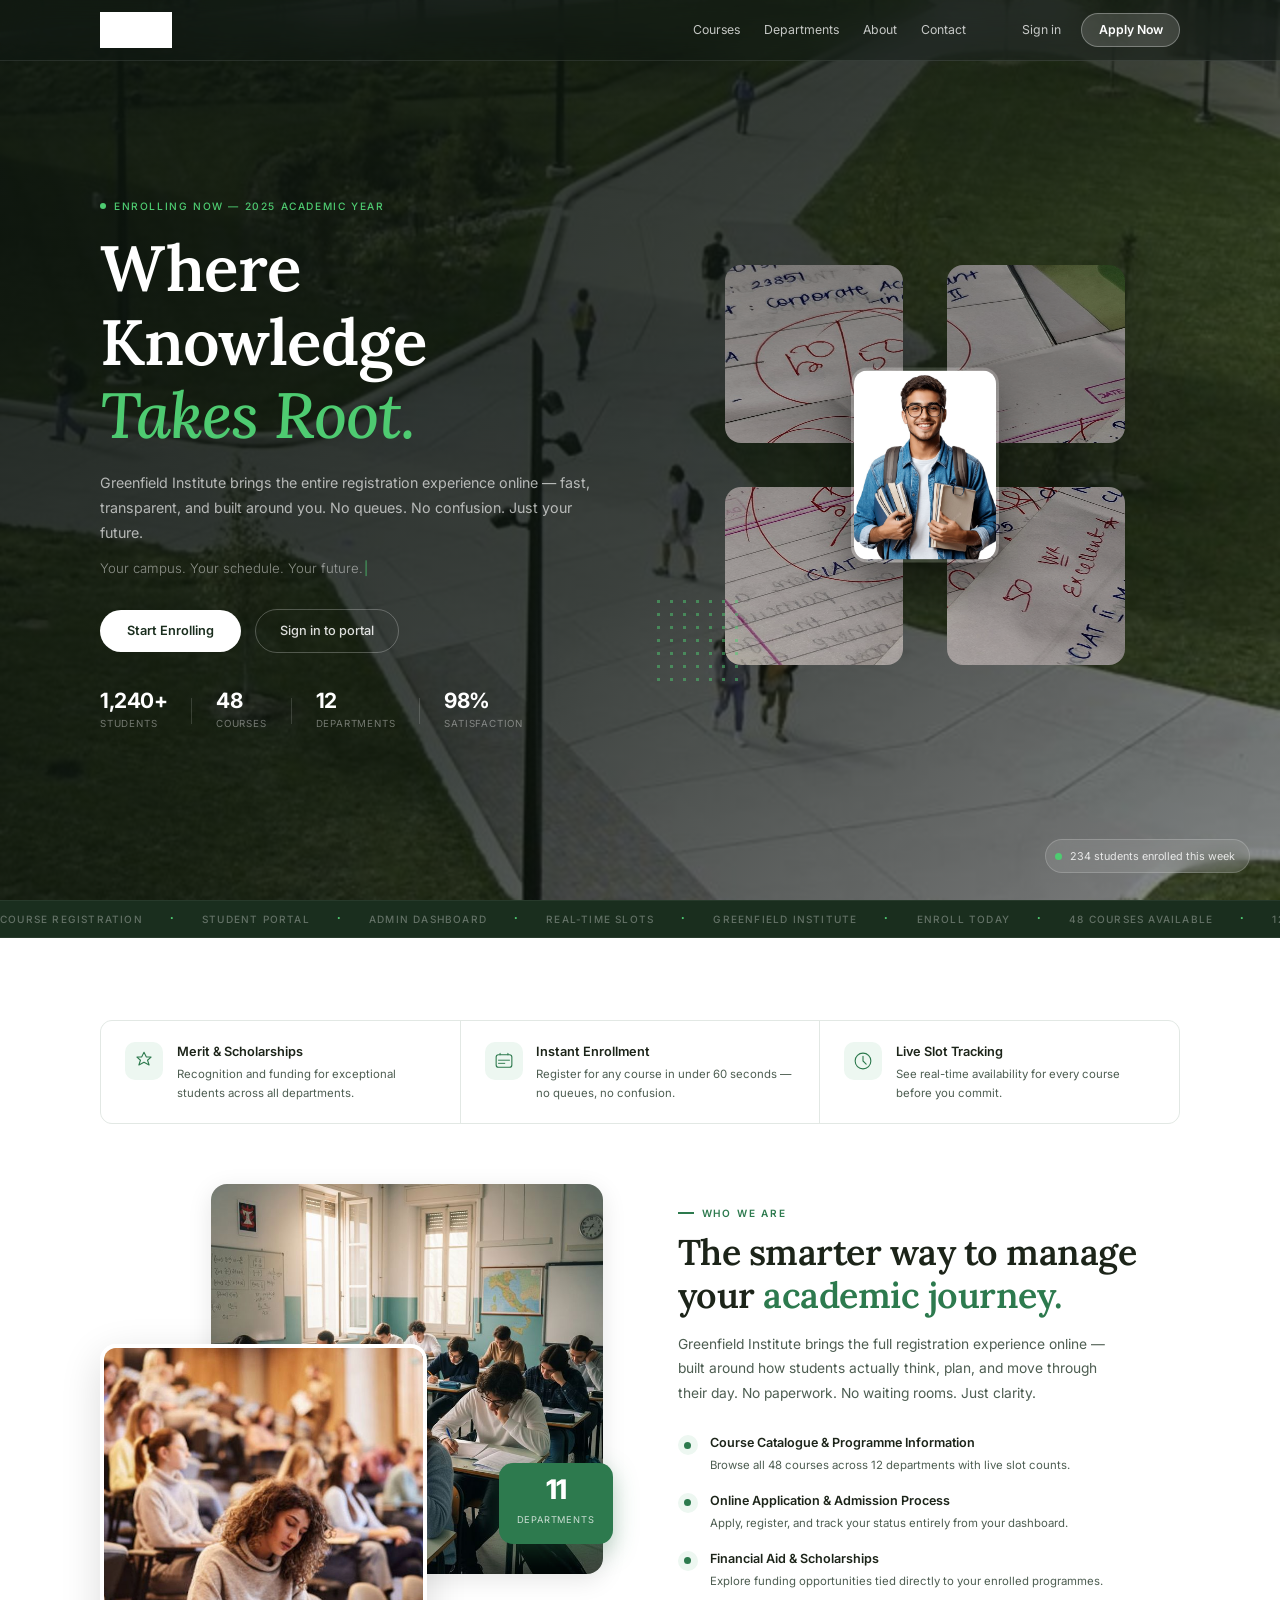
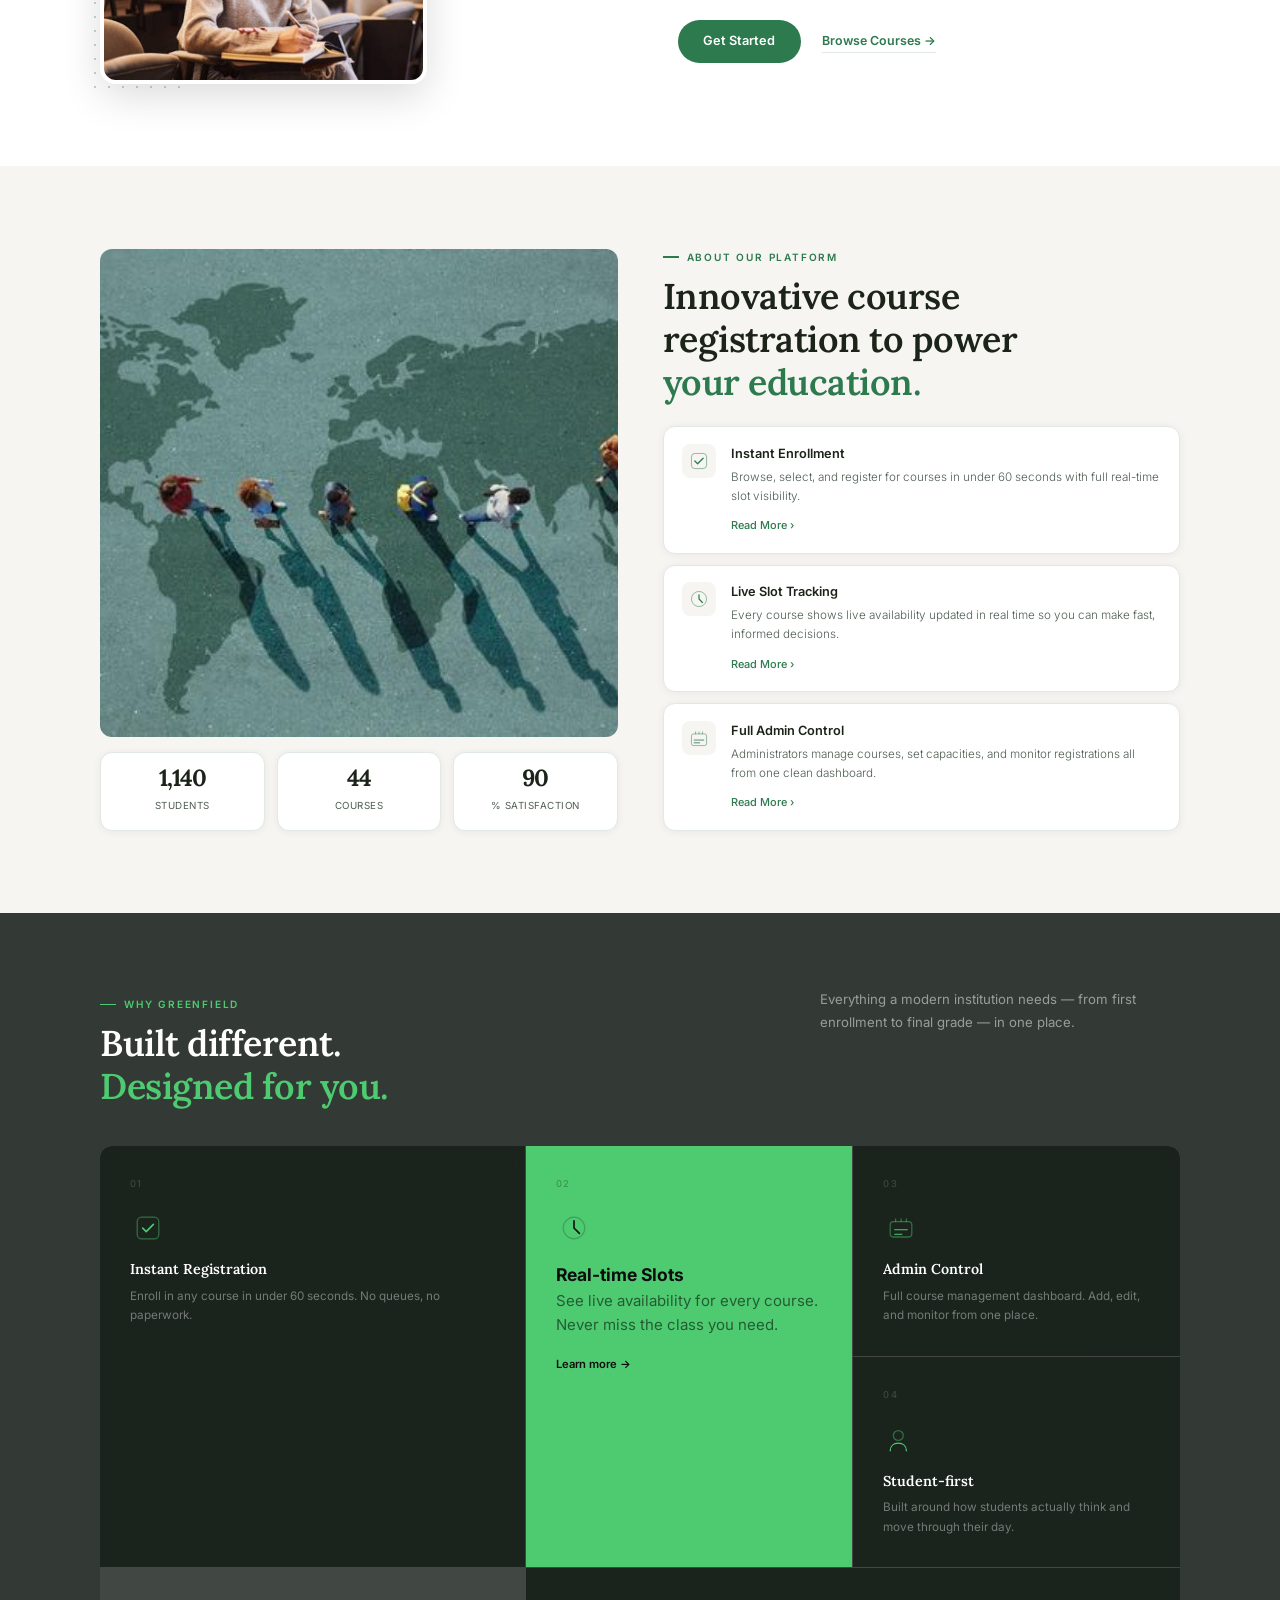
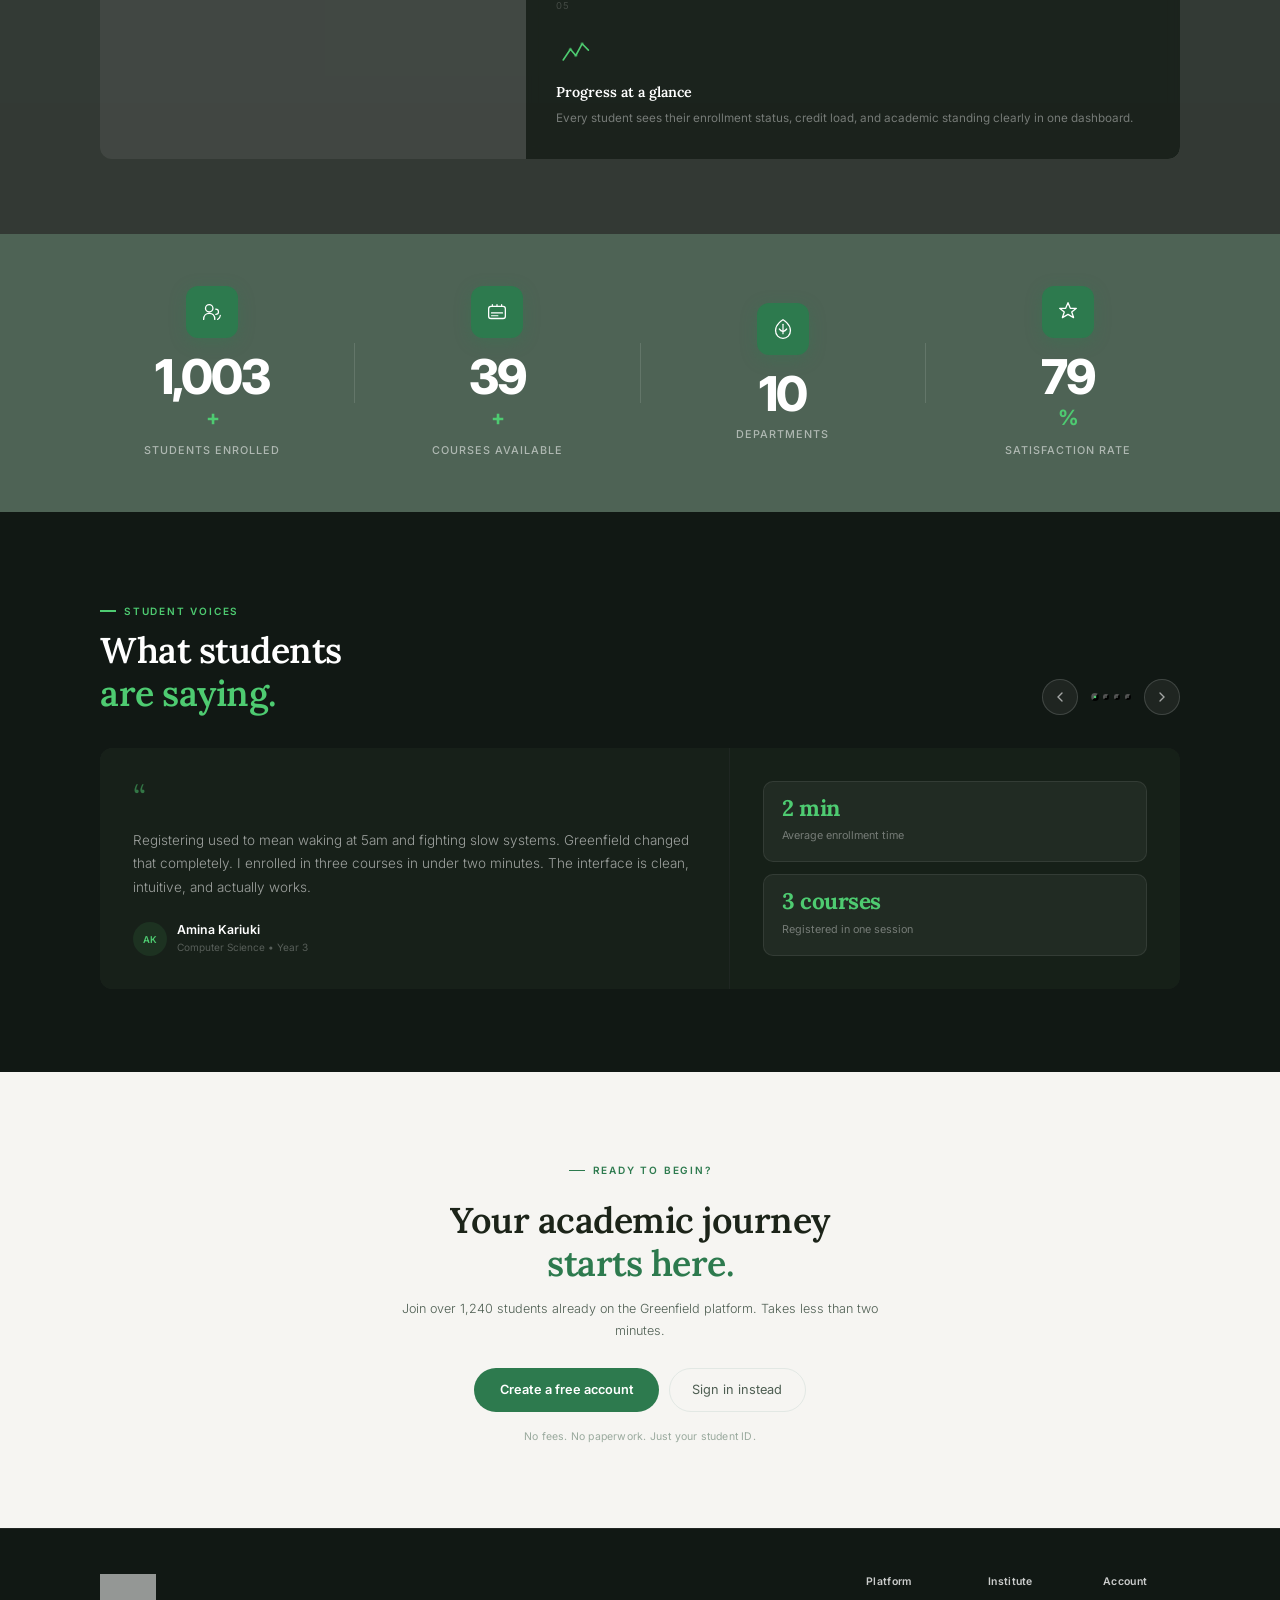
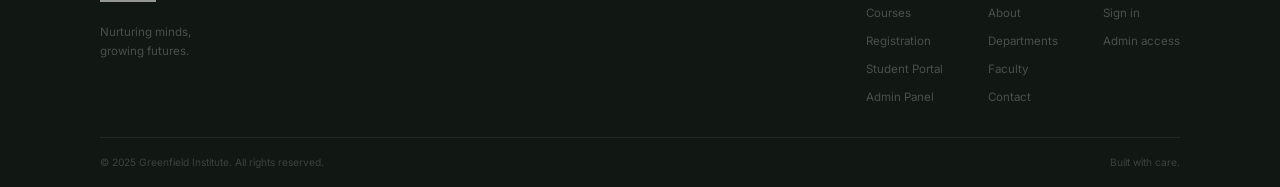
==== index.html @ 72e385e0 "first commit" ====
<!DOCTYPE html>
<html lang="en">
<head>
  <meta charset="UTF-8"/>
  <meta name="viewport" content="width=device-width, initial-scale=1.0"/>
  <title>Greenfield Institute &mdash; Where Knowledge Takes Root</title>
  <link rel="preconnect" href="https://fonts.googleapis.com">
  <link rel="preconnect" href="https://fonts.gstatic.com" crossorigin>
  <link href="https://fonts.googleapis.com/css2?family=Playfair+Display:ital,wght@0,600;0,700;0,800;1,600;1,700&family=Inter:wght@300;400;500;600&display=swap" rel="stylesheet">
  <link rel="stylesheet" href="css/landing.css"/>
</head>
<body>

  <header id="navbar">
    <div class="nav-inner">
      <a href="index.html" class="logo">
        <img src="images/logo.png" alt="Greenfield Institute" class="logo-img"/>
      </a>
      <nav class="nav-links">
        <a href="#">Courses</a>
        <a href="#">Departments</a>
        <a href="#">About</a>
        <a href="#">Contact</a>
      </nav>
      <div class="nav-actions">
        <a href="login.html" class="nav-signin">Sign in</a>
        <a href="login.html" class="nav-apply">Apply Now</a>
      </div>
    </div>
  </header>

  <section class="hero" id="hero">
    <div class="hero-inner">

      <div class="hero-content">
        <p class="hero-eyebrow" data-anim="fade-up" data-delay="0">
          <span class="eyebrow-dot"></span>
          Enrolling Now &mdash; 2025 Academic Year
        </p>

        <h1 class="hero-h1" data-anim="fade-up" data-delay="1">
          Where Knowledge<br/>
          <em>Takes Root.</em>
        </h1>

        <p class="hero-para" data-anim="fade-up" data-delay="2">
          Greenfield Institute brings the entire registration experience online &mdash; fast,
          transparent, and built around you. No queues. No confusion. Just your future.
        </p>

        <p class="hero-type-line" data-anim="fade-up" data-delay="3">
          <span id="typewriter"></span><span class="cursor">|</span>
        </p>

        <div class="hero-ctas" data-anim="fade-up" data-delay="4">
          <a href="register.html" class="btn-white">Start Enrolling</a>
          <a href="login.html" class="btn-ghost-white">Sign in to portal</a>
        </div>

        <div class="hero-stats" data-anim="fade-up" data-delay="5">
          <div class="hstat"><strong>1,240+</strong><span>Students</span></div>
          <div class="hstat-sep"></div>
          <div class="hstat"><strong>48</strong><span>Courses</span></div>
          <div class="hstat-sep"></div>
          <div class="hstat"><strong>12</strong><span>Departments</span></div>
          <div class="hstat-sep"></div>
          <div class="hstat"><strong>98%</strong><span>Satisfaction</span></div>
        </div>
      </div>

      <div class="hero-mosaic" data-anim="fade-up" data-delay="2">
        <div class="slice-wrap">
          <div class="slice slice-top-left"></div>
          <div class="slice slice-top-right"></div>
          <div class="slice slice-bot-left"></div>
          <div class="slice slice-bot-right"></div>
          <div class="slice-center">
            <img src="images/image5.jpg" alt="Student" class="slice-center-img"/>
          </div>
        </div>
        <div class="mosaic-dots"></div>
      </div>

    </div>

    <div class="hero-ticker" id="tickerPill">
      <span class="tp-dot"></span>
      <span id="tickerText">234 students enrolled this week</span>
    </div>
  </section>

  <div class="marquee-strip">
    <div class="marquee-track">
      <span>Course Registration</span><span class="msep">&bull;</span>
      <span>Student Portal</span><span class="msep">&bull;</span>
      <span>Admin Dashboard</span><span class="msep">&bull;</span>
      <span>Real-time Slots</span><span class="msep">&bull;</span>
      <span>Greenfield Institute</span><span class="msep">&bull;</span>
      <span>Enroll Today</span><span class="msep">&bull;</span>
      <span>48 Courses Available</span><span class="msep">&bull;</span>
      <span>12 Departments</span><span class="msep">&bull;</span>
      <span>Course Registration</span><span class="msep">&bull;</span>
      <span>Student Portal</span><span class="msep">&bull;</span>
      <span>Admin Dashboard</span><span class="msep">&bull;</span>
      <span>Real-time Slots</span><span class="msep">&bull;</span>
      <span>Greenfield Institute</span><span class="msep">&bull;</span>
      <span>Enroll Today</span><span class="msep">&bull;</span>
      <span>48 Courses Available</span><span class="msep">&bull;</span>
      <span>12 Departments</span><span class="msep">&bull;</span>
    </div>
  </div>

  <section class="section sec-light about-split" id="about">
    <div class="container">

      <div class="about-perks" data-scroll-reveal>
        <div class="aperk">
          <div class="aperk-icon">
            <svg viewBox="0 0 28 28" fill="none"><path d="M14 3L17 9H23L18.5 13L20.5 19L14 15.5L7.5 19L9.5 13L5 9H11L14 3Z" stroke="#2d7a4e" stroke-width="1.4" stroke-linejoin="round"/></svg>
          </div>
          <div>
            <strong>Merit &amp; Scholarships</strong>
            <p>Recognition and funding for exceptional students across all departments.</p>
          </div>
        </div>
        <div class="aperk">
          <div class="aperk-icon">
            <svg viewBox="0 0 28 28" fill="none"><rect x="4" y="6" width="20" height="16" rx="3" stroke="#2d7a4e" stroke-width="1.4"/><path d="M9 6V4M19 6V4" stroke="#2d7a4e" stroke-width="1.3" stroke-linecap="round"/><path d="M7 13H21M7 17H15" stroke="#2d7a4e" stroke-width="1.2" stroke-linecap="round"/></svg>
          </div>
          <div>
            <strong>Instant Enrollment</strong>
            <p>Register for any course in under 60 seconds — no queues, no confusion.</p>
          </div>
        </div>
        <div class="aperk">
          <div class="aperk-icon">
            <svg viewBox="0 0 28 28" fill="none"><circle cx="14" cy="14" r="10" stroke="#2d7a4e" stroke-width="1.4"/><path d="M14 8V14L18 18" stroke="#2d7a4e" stroke-width="1.4" stroke-linecap="round"/></svg>
          </div>
          <div>
            <strong>Live Slot Tracking</strong>
            <p>See real-time availability for every course before you commit.</p>
          </div>
        </div>
      </div>

      <div class="about-body">

        <div class="about-img-col" data-scroll-reveal>
          <div class="about-img-back">
            <img src="images/image8.jpg" alt="Campus life" class="about-img-rear"/>
          </div>
          <div class="about-img-front">
            <img src="images/image7.jpg" alt="Students" class="about-img-fwd"/>
          </div>
          <div class="about-badge">
            <strong class="about-badge-num" data-count="12">0</strong>
            <span>Departments</span>
          </div>
          <div class="about-dot-grid"></div>
        </div>

        <div class="about-text-col" data-scroll-reveal>
          <p class="eyebrow eyebrow-green">Who We Are</p>
          <h2 class="sec-h2">
            The smarter way to manage<br/>
            your <span class="clr-green">academic journey.</span>
          </h2>
          <p class="about-lead">
            Greenfield Institute brings the full registration experience online — built around how students actually think, plan, and move through their day. No paperwork. No waiting rooms. Just clarity.
          </p>

          <ul class="about-checklist">
            <li>
              <span class="achk-dot"></span>
              <div>
                <strong>Course Catalogue &amp; Programme Information</strong>
                <p>Browse all 48 courses across 12 departments with live slot counts.</p>
              </div>
            </li>
            <li>
              <span class="achk-dot"></span>
              <div>
                <strong>Online Application &amp; Admission Process</strong>
                <p>Apply, register, and track your status entirely from your dashboard.</p>
              </div>
            </li>
            <li>
              <span class="achk-dot"></span>
              <div>
                <strong>Financial Aid &amp; Scholarships</strong>
                <p>Explore funding opportunities tied directly to your enrolled programmes.</p>
              </div>
            </li>
          </ul>

          <div class="about-actions">
            <a href="register.html" class="btn-green-lg">Get Started</a>
            <a href="student/courses.html" class="about-link-courses">Browse Courses &rarr;</a>
          </div>
        </div>

      </div>
    </div>
  </section>

  <section class="section sec-offwhite" id="why">
    <div class="container">

      <div class="why-layout">

        <div class="why-image-col">
          <div class="why-img-wrap">
            <img src="images/image3.jpg" alt="Greenfield campus" class="why-img" onerror="this.parentElement.classList.add('img-fallback')"/>
          </div>
          <div class="why-img-stats">
            <div class="wstat"><strong data-count="1240" class="wcount">0</strong><span>Students</span></div>
            <div class="wstat"><strong data-count="48" class="wcount">0</strong><span>Courses</span></div>
            <div class="wstat"><strong data-count="98" class="wcount">0</strong><span>% Satisfaction</span></div>
          </div>
        </div>

        <div class="why-content-col">
          <p class="eyebrow eyebrow-green" data-scroll-reveal>About Our Platform</p>
          <h2 class="sec-h2" data-scroll-reveal>
            Innovative course<br/>registration to power<br/><span class="clr-green">your education.</span>
          </h2>

          <div class="why-cards">
            <div class="why-card" data-scroll-reveal>
              <div class="why-card-icon">
                <svg viewBox="0 0 32 32" fill="none"><rect x="5" y="5" width="22" height="22" rx="5" stroke="rgba(45,122,78,0.5)" stroke-width="1.4"/><path d="M10 16L14 20L22 12" stroke="#2d7a4e" stroke-width="1.8" stroke-linecap="round" stroke-linejoin="round"/></svg>
              </div>
              <div>
                <h4>Instant Enrollment</h4>
                <p>Browse, select, and register for courses in under 60 seconds with full real-time slot visibility.</p>
                <a href="#" class="why-read-more">Read More &rsaquo;</a>
              </div>
            </div>

            <div class="why-card" data-scroll-reveal>
              <div class="why-card-icon">
                <svg viewBox="0 0 32 32" fill="none"><circle cx="16" cy="16" r="11" stroke="rgba(45,122,78,0.5)" stroke-width="1.4"/><path d="M16 10L16 16L21 21" stroke="#2d7a4e" stroke-width="1.8" stroke-linecap="round"/></svg>
              </div>
              <div>
                <h4>Live Slot Tracking</h4>
                <p>Every course shows live availability updated in real time so you can make fast, informed decisions.</p>
                <a href="#" class="why-read-more">Read More &rsaquo;</a>
              </div>
            </div>

            <div class="why-card" data-scroll-reveal>
              <div class="why-card-icon">
                <svg viewBox="0 0 32 32" fill="none"><rect x="5" y="10" width="22" height="17" rx="3" stroke="rgba(45,122,78,0.5)" stroke-width="1.4"/><path d="M11 10V7M16 10V7M21 10V7" stroke="rgba(45,122,78,0.5)" stroke-width="1.4" stroke-linecap="round"/><path d="M9 19H23M9 23H17" stroke="#2d7a4e" stroke-width="1.2" stroke-linecap="round"/></svg>
              </div>
              <div>
                <h4>Full Admin Control</h4>
                <p>Administrators manage courses, set capacities, and monitor registrations all from one clean dashboard.</p>
                <a href="#" class="why-read-more">Read More &rsaquo;</a>
              </div>
            </div>
          </div>
        </div>

      </div>
    </div>
  </section>

  <section class="sec-fixed-bg" id="features">
    <div class="fixed-overlay"></div>
    <div class="container" style="position:relative;z-index:2;padding-top:5rem;padding-bottom:5rem">

      <div class="sec-head" style="margin-bottom:2.5rem">
        <div>
          <p class="eyebrow eyebrow-bright">Why Greenfield</p>
          <h2 class="sec-h2" style="color:#fff">Built different.<br/><span style="color:#4ecb71">Designed for you.</span></h2>
        </div>
        <div class="sec-head-right">
          <p class="sec-desc" style="color:rgba(255,255,255,0.5)">Everything a modern institution needs &mdash; from first enrollment to final grade &mdash; in one place.</p>
        </div>
      </div>

      <div class="feat-bento">

        <div class="fb fb-tall fb-dark" data-scroll-reveal>
          <span class="fnum">01</span>
          <div class="ficon"><svg viewBox="0 0 40 40" fill="none"><rect x="8" y="8" width="24" height="24" rx="5" stroke="rgba(78,203,113,0.45)" stroke-width="1.4"/><path d="M14 20L18 24L26 16" stroke="#4ecb71" stroke-width="1.8" stroke-linecap="round" stroke-linejoin="round"/></svg></div>
          <h3>Instant Registration</h3>
          <p>Enroll in any course in under 60 seconds. No queues, no paperwork.</p>
        </div>

        <div class="fb fb-tall fb-accent" data-scroll-reveal>
          <span class="fnum" style="color:rgba(0,0,0,0.3)">02</span>
          <div class="ficon"><svg viewBox="0 0 40 40" fill="none"><circle cx="20" cy="20" r="12" stroke="rgba(0,0,0,0.2)" stroke-width="1.4"/><path d="M20 12L20 20L26 26" stroke="#0d0d0d" stroke-width="1.8" stroke-linecap="round"/></svg></div>
          <h3 style="color:#0d0d0d">Real-time Slots</h3>
          <p style="color:rgba(0,0,0,0.55)">See live availability for every course. Never miss the class you need.</p>
          <a href="#" class="flink-dark">Learn more &rarr;</a>
        </div>

        <div class="fb fb-dark" data-scroll-reveal>
          <span class="fnum">03</span>
          <div class="ficon"><svg viewBox="0 0 40 40" fill="none"><rect x="8" y="13" width="24" height="17" rx="3.5" stroke="rgba(78,203,113,0.45)" stroke-width="1.4"/><path d="M14 13V10M20 13V10M26 13V10" stroke="rgba(78,203,113,0.45)" stroke-width="1.4" stroke-linecap="round"/><path d="M13 22H27M13 27H21" stroke="#4ecb71" stroke-width="1.2" stroke-linecap="round"/></svg></div>
          <h3>Admin Control</h3>
          <p>Full course management dashboard. Add, edit, and monitor from one place.</p>
        </div>

        <div class="fb fb-dark" data-scroll-reveal>
          <span class="fnum">04</span>
          <div class="ficon"><svg viewBox="0 0 40 40" fill="none"><circle cx="17" cy="15" r="5.5" stroke="rgba(78,203,113,0.45)" stroke-width="1.4"/><path d="M8 32C8 26.5 12 23.5 17 23.5C22 23.5 26 26.5 26 32" stroke="#4ecb71" stroke-width="1.4" stroke-linecap="round" fill="none"/></svg></div>
          <h3>Student-first</h3>
          <p>Built around how students actually think and move through their day.</p>
        </div>

        <div class="fb fb-dark fb-wide" data-scroll-reveal>
          <span class="fnum">05</span>
          <div class="ficon"><svg viewBox="0 0 40 40" fill="none"><path d="M8 30L16 18L22 25L29 12L36 19" stroke="#4ecb71" stroke-width="1.8" stroke-linecap="round" stroke-linejoin="round"/><circle cx="16" cy="18" r="2" fill="#4ecb71" opacity="0.4"/><circle cx="22" cy="25" r="2" fill="#4ecb71" opacity="0.4"/><circle cx="29" cy="12" r="2" fill="#4ecb71" opacity="0.4"/></svg></div>
          <h3>Progress at a glance</h3>
          <p>Every student sees their enrollment status, credit load, and academic standing clearly in one dashboard.</p>
        </div>

      </div>
    </div>
  </section>

  <section class="stats-band" id="stats">
    <div class="stats-band-overlay"></div>
    <div class="stats-band-inner">
      <div class="sband-item" data-scroll-reveal>
        <div class="sband-badge">
          <svg viewBox="0 0 28 28" fill="none"><circle cx="11" cy="10" r="4" stroke="#fff" stroke-width="1.4"/><path d="M5 22C5 17.5 7.5 15.5 11 15.5C14.5 15.5 17 17.5 17 22" stroke="#fff" stroke-width="1.4" stroke-linecap="round"/><path d="M18 11C19.5 11 21 12 21 14C21 16 19.5 16.5 18 16.5" stroke="#fff" stroke-width="1.3" stroke-linecap="round"/><path d="M20 22C21.5 21 23 19.5 23 17.5" stroke="#fff" stroke-width="1.3" stroke-linecap="round"/></svg>
        </div>
        <strong class="sband-num" data-count="1240">0</strong>
        <span class="sband-plus">+</span>
        <p class="sband-label">Students Enrolled</p>
      </div>
      <div class="sband-divider"></div>
      <div class="sband-item" data-scroll-reveal>
        <div class="sband-badge">
          <svg viewBox="0 0 28 28" fill="none"><rect x="5" y="8" width="18" height="13" rx="2.5" stroke="#fff" stroke-width="1.4"/><path d="M9 8V6M14 8V6M19 8V6" stroke="#fff" stroke-width="1.3" stroke-linecap="round"/><path d="M8 15H20M8 18H15" stroke="#fff" stroke-width="1.2" stroke-linecap="round"/></svg>
        </div>
        <strong class="sband-num" data-count="48">0</strong>
        <span class="sband-plus">+</span>
        <p class="sband-label">Courses Available</p>
      </div>
      <div class="sband-divider"></div>
      <div class="sband-item" data-scroll-reveal>
        <div class="sband-badge">
          <svg viewBox="0 0 28 28" fill="none"><path d="M14 4C14 4 6 8.5 6 15.5C6 20.5 9.5 24 14 24C18.5 24 22 20.5 22 15.5C22 8.5 14 4 14 4Z" stroke="#fff" stroke-width="1.4" fill="none"/><path d="M14 9L14 19" stroke="#fff" stroke-width="1.3" stroke-linecap="round"/><path d="M10 14C10 14 12 16.5 14 16.5C16 16.5 18 14 18 14" stroke="#fff" stroke-width="1.3" stroke-linecap="round"/></svg>
        </div>
        <strong class="sband-num" data-count="12">0</strong>
        <span class="sband-plus"></span>
        <p class="sband-label">Departments</p>
      </div>
      <div class="sband-divider"></div>
      <div class="sband-item" data-scroll-reveal>
        <div class="sband-badge">
          <svg viewBox="0 0 28 28" fill="none"><path d="M14 4L16.5 10H23L18 14L20 20L14 16.5L8 20L10 14L5 10H11.5L14 4Z" stroke="#fff" stroke-width="1.4" stroke-linejoin="round"/></svg>
        </div>
        <strong class="sband-num" data-count="98">0</strong>
        <span class="sband-plus">%</span>
        <p class="sband-label">Satisfaction Rate</p>
      </div>
    </div>
  </section>

  <section class="section sec-dark" id="testimonials">
    <div class="container">

      <div class="tcarousel-head">
        <div>
          <p class="eyebrow eyebrow-bright" data-scroll-reveal>Student Voices</p>
          <h2 class="sec-h2" style="color:#fff" data-scroll-reveal>What students<br/><span style="color:#4ecb71">are saying.</span></h2>
        </div>
        <div class="tcarousel-controls">
          <button class="tcar-btn" id="tPrev" aria-label="Previous">
            <svg width="16" height="16" viewBox="0 0 24 24" fill="none" stroke="currentColor" stroke-width="2" stroke-linecap="round"><path d="M15 18l-6-6 6-6"/></svg>
          </button>
          <div class="tcar-dots" id="tDots"></div>
          <button class="tcar-btn" id="tNext" aria-label="Next">
            <svg width="16" height="16" viewBox="0 0 24 24" fill="none" stroke="currentColor" stroke-width="2" stroke-linecap="round"><path d="M9 18l6-6-6-6"/></svg>
          </button>
        </div>
      </div>

      <div class="tcar-track-wrap">
        <div class="tcar-track" id="tcarTrack">

          <div class="tslide">
            <div class="tslide-inner">
              <div class="tslide-quote">
                <div class="tq">&ldquo;</div>
                <p>Registering used to mean waking at 5am and fighting slow systems. Greenfield changed that completely. I enrolled in three courses in under two minutes. The interface is clean, intuitive, and actually works.</p>
              </div>
              <div class="tslide-author">
                <div class="tavatar" style="background:rgba(78,203,113,0.1);color:#4ecb71">AK</div>
                <div class="tauthor-info">
                  <strong>Amina Kariuki</strong>
                  <span>Computer Science &bull; Year 3</span>
                </div>
              </div>
            </div>
            <div class="tslide-img-col">
              <div class="tslide-stat-card">
                <strong>2 min</strong>
                <span>Average enrollment time</span>
              </div>
              <div class="tslide-stat-card">
                <strong>3 courses</strong>
                <span>Registered in one session</span>
              </div>
            </div>
          </div>

          <div class="tslide">
            <div class="tslide-inner">
              <div class="tslide-quote">
                <div class="tq">&ldquo;</div>
                <p>The slot tracking is what gets me every time. I can see in real time exactly how many spots are left in any course. No more guessing, no more asking around, no more missing out.</p>
              </div>
              <div class="tslide-author">
                <div class="tavatar" style="background:rgba(122,184,255,0.1);color:#7ab8ff">BO</div>
                <div class="tauthor-info">
                  <strong>Brian Otieno</strong>
                  <span>Engineering &bull; Year 2</span>
                </div>
              </div>
            </div>
            <div class="tslide-img-col">
              <div class="tslide-stat-card">
                <strong>Live</strong>
                <span>Real-time slot updates</span>
              </div>
              <div class="tslide-stat-card">
                <strong>48 courses</strong>
                <span>All with live tracking</span>
              </div>
            </div>
          </div>

          <div class="tslide">
            <div class="tslide-inner">
              <div class="tslide-quote">
                <div class="tq">&ldquo;</div>
                <p>As an administrator, I can add a course, set the capacity, and see enrollment numbers live. What used to take our office three full days now takes three minutes. This is what a modern university needs.</p>
              </div>
              <div class="tslide-author">
                <div class="tavatar" style="background:rgba(255,193,77,0.1);color:#ffc14d">MW</div>
                <div class="tauthor-info">
                  <strong>Martha Waweru</strong>
                  <span>Academic Registrar</span>
                </div>
              </div>
            </div>
            <div class="tslide-img-col">
              <div class="tslide-stat-card">
                <strong>3 min</strong>
                <span>To add a new course</span>
              </div>
              <div class="tslide-stat-card">
                <strong>100%</strong>
                <span>Admin satisfaction</span>
              </div>
            </div>
          </div>

          <div class="tslide">
            <div class="tslide-inner">
              <div class="tslide-quote">
                <div class="tq">&ldquo;</div>
                <p>Clean, fast, and works perfectly on my phone. I did not expect the experience to be this smooth from a university system. It feels like a proper app, not a government portal.</p>
              </div>
              <div class="tslide-author">
                <div class="tavatar" style="background:rgba(208,127,255,0.1);color:#d07fff">SM</div>
                <div class="tauthor-info">
                  <strong>Samuel Mwangi</strong>
                  <span>Business &bull; Year 1</span>
                </div>
              </div>
            </div>
            <div class="tslide-img-col">
              <div class="tslide-stat-card">
                <strong>Mobile</strong>
                <span>Fully responsive design</span>
              </div>
              <div class="tslide-stat-card">
                <strong>98%</strong>
                <span>Student satisfaction</span>
              </div>
            </div>
          </div>

        </div>
      </div>

    </div>
  </section>

  <section class="section sec-light sec-cta" id="cta">
    <div class="container">
      <div class="cta-box" data-scroll-reveal>
        <p class="eyebrow eyebrow-green" style="justify-content:center">Ready to begin?</p>
        <h2 class="sec-h2 cta-h2">Your academic journey<br/><span class="clr-green">starts here.</span></h2>
        <p class="cta-sub">Join over 1,240 students already on the Greenfield platform. Takes less than two minutes.</p>
        <div class="cta-btns">
          <a href="register.html" class="btn-green-lg">Create a free account</a>
          <a href="login.html" class="btn-outline-dark">Sign in instead</a>
        </div>
        <p class="cta-fine">No fees. No paperwork. Just your student ID.</p>
      </div>
    </div>
  </section>

  <footer class="site-footer">
    <div class="container">
      <div class="footer-top">
        <div class="footer-brand">
          <a href="index.html" class="logo footer-logo">
            <img src="images/logo.png" alt="Greenfield Institute" class="logo-img logo-img-footer"/>
          </a>
          <p>Nurturing minds,<br/>growing futures.</p>
        </div>
        <div class="footer-cols">
          <div class="fcol">
            <strong>Platform</strong>
            <a href="#">Courses</a>
            <a href="#">Registration</a>
            <a href="#">Student Portal</a>
            <a href="#">Admin Panel</a>
          </div>
          <div class="fcol">
            <strong>Institute</strong>
            <a href="#">About</a>
            <a href="#">Departments</a>
            <a href="#">Faculty</a>
            <a href="#">Contact</a>
          </div>
          <div class="fcol">
            <strong>Account</strong>
            <a href="login.html">Sign in</a>
            <a href="login.html">Admin access</a>
          </div>
        </div>
      </div>
      <div class="footer-bar">
        <span>&copy; 2025 Greenfield Institute. All rights reserved.</span>
        <span>Built with care.</span>
      </div>
    </div>
  </footer>

  <script src="js/animations.js"></script>
  <script src="js/main.js"></script>
</body>
</html>
---- css/landing.css ----
@import url('https://fonts.googleapis.com/css2?family=Inter:wght@300;400;500;600;700&family=Lora:ital,wght@0,500;0,600;0,700;1,500;1,600&display=swap');

:root {
  --forest:     #1a2e1e;
  --forest-mid: #2d4a32;
  --accent:     #2d7a4e;
  --accent-br:  #4ecb71;
  --white:      #ffffff;
  --off-white:  #f6f5f2;
  --dark:       #111814;
  --dark-2:     #172019;
  --border-lt:  #e2e8e4;
  --border-dk:  rgba(255,255,255,0.07);
  --text:       #1c2419;
  --text-mid:   #4e5e52;
  --font-serif: 'Lora', Georgia, serif;
  --font-sans:  'Inter', system-ui, sans-serif;
  --radius:     12px;
  --container:  1140px;
  --sh-sm:      0 1px 8px rgba(0,0,0,0.06);
  --sh-md:      0 6px 24px rgba(0,0,0,0.1);
}

*, *::before, *::after { margin:0; padding:0; box-sizing:border-box; }
html { scroll-behavior:smooth; font-size:15px; }

body {
  background: var(--white);
  color: var(--text);
  font-family: var(--font-sans);
  line-height: 1.6;
  overflow-x: hidden;
  -webkit-font-smoothing: antialiased;
}

.container { max-width:var(--container); margin:0 auto; padding:0 2rem; }
.clr-green { color:var(--accent); }



#navbar {
  position: fixed;
  top: 0; left: 0; right: 0;
  z-index: 600;
  background: rgba(15, 24, 18, 0.45);
  backdrop-filter: blur(18px);
  -webkit-backdrop-filter: blur(18px);
  border-bottom: 1px solid rgba(255,255,255,0.1);
  transition: background .35s, border-color .35s;
}

#navbar.solid {
  background: rgba(255,255,255,0.96);
  border-color: var(--border-lt);
  box-shadow: var(--sh-sm);
}

.nav-inner {
  max-width: var(--container);
  margin: 0 auto;
  padding: 0 2rem;
  height: 60px;
  display: flex;
  align-items: center;
  gap: 1.5rem;
}

.logo {
  display: flex; align-items: center;
  text-decoration: none;
  flex-shrink: 0;
}

.logo-img {
  height: 36px;
  width: auto;
  display: block;
  filter: brightness(0) invert(1);
  transition: filter .25s;
}
#navbar.solid .logo-img { filter: none; }

.logo-img-footer {
  height: 28px;
  filter: brightness(0) invert(1);
  opacity: 0.55;
}

.nav-links { display:flex; gap:1.6rem; margin-left:auto; }
.nav-links a {
  color: rgba(255,255,255,0.75);
  text-decoration: none;
  font-size: 0.82rem;
  font-weight: 400;
  transition: color .2s;
}
.nav-links a:hover { color:#fff; }
#navbar.solid .nav-links a { color:var(--text-mid); }
#navbar.solid .nav-links a:hover { color:var(--text); }

.nav-actions { display:flex; align-items:center; gap:.5rem; margin-left:1.4rem; }

.nav-signin {
  color: rgba(255,255,255,0.75);
  text-decoration: none;
  font-size: 0.82rem;
  padding: .38rem .85rem;
  border-radius: 50px;
  transition: color .2s;
}
.nav-signin:hover { color:#fff; }
#navbar.solid .nav-signin { color:var(--text-mid); }

.nav-apply {
  background: rgba(255,255,255,0.15);
  border: 1px solid rgba(255,255,255,0.3);
  color: #fff;
  text-decoration: none;
  font-size: 0.82rem;
  font-weight: 600;
  padding: .4rem 1.1rem;
  border-radius: 50px;
  transition: background .2s, border-color .2s, color .2s, transform .2s;
}
.nav-apply:hover { background:rgba(255,255,255,0.25); transform:translateY(-1px); }
#navbar.solid .nav-apply { background:var(--accent); border-color:var(--accent); color:#fff; }
#navbar.solid .nav-apply:hover { background:var(--forest-mid); }



.hero {
  position: relative;
  min-height: 100vh;
  display: flex;
  align-items: center;
  background-image: url('../images/hero-bg.jpg');
  background-size: cover;
  background-position: center;
  background-attachment: fixed;
}

.hero::after {
  content:'';
  position:absolute; inset:0;
  background: linear-gradient(
    135deg,
    rgba(12,20,14,0.92) 0%,
    rgba(12,20,14,0.78) 55%,
    rgba(12,20,14,0.45) 100%
  );
  z-index:1;
}

.hero-inner {
  position: relative;
  z-index: 2;
  width: 100%;
  max-width: var(--container);
  margin: 0 auto;
  padding: 6rem 2rem 4rem;
  display: grid;
  grid-template-columns: 1fr 1fr;
  align-items: center;
  gap: 4rem;
}

.hero-content {
  display: flex;
  flex-direction: column;
  align-items: flex-start;
}

.hero-mosaic {
  position: relative;
  height: 460px;
  display: flex;
  align-items: center;
  justify-content: center;
}

.slice-wrap {
  position: relative;
  width: 400px;
  height: 400px;
  flex-shrink: 0;
}

.slice {
  position: absolute;
  border-radius: 16px;
  background-image: url('../images/image6.jpg');
  background-size: 380px 380px;
  filter: brightness(0.78) saturate(0.85);
}

.slice-top-left {
  top: 0; left: 0;
  width: 178px;
  height: 178px;
  background-position: 0px 0px;
}

.slice-top-right {
  top: 0; right: 0;
  width: 178px;
  height: 178px;
  background-position: -202px 0px;
}

.slice-bot-left {
  bottom: 0; left: 0;
  width: 178px;
  height: 178px;
  background-position: 0px -202px;
}

.slice-bot-right {
  bottom: 0; right: 0;
  width: 178px;
  height: 178px;
  background-position: -202px -202px;
}

.slice-center {
  position: absolute;
  top: 50%;
  left: 50%;
  transform: translate(-50%, -50%);
  width: 148px;
  height: 195px;
  border-radius: 16px;
  overflow: hidden;
  z-index: 2;
  box-shadow: 0 16px 48px rgba(0,0,0,0.5);
  border: 3px solid rgba(255,255,255,0.15);
}

.slice-center-img {
  width: 100%;
  height: 100%;
  object-fit: cover;
  object-position: center top;
  display: block;
}

.mosaic-dots {
  position: absolute;
  bottom: 10px;
  left: -18px;
  width: 90px;
  height: 90px;
  background-image: radial-gradient(circle, rgba(78,203,113,0.5) 1.5px, transparent 1.5px);
  background-size: 13px 13px;
  z-index: 0;
  pointer-events: none;
}

.hero-eyebrow {
  display: inline-flex;
  align-items: center;
  gap: 8px;
  color: var(--accent-br);
  font-size: 0.68rem;
  font-weight: 500;
  letter-spacing: 1.6px;
  text-transform: uppercase;
  margin-bottom: 1.2rem;
}

.eyebrow-dot {
  width:6px; height:6px;
  background:var(--accent-br);
  border-radius:50%;
  display:block;
  animation: pulse 2.5s ease infinite;
}

.hero-h1 {
  font-family: var(--font-serif);
  font-size: clamp(2.4rem, 5vw, 4.4rem);
  font-weight: 600;
  line-height: 1.15;
  letter-spacing: -0.015em;
  color: #fff;
  margin-bottom: 1.2rem;
  max-width: 680px;
}

.hero-h1 em { font-style:italic; color:var(--accent-br); font-weight: 500; }

.hero-para {
  font-size: 0.95rem;
  color: rgba(255,255,255,0.65);
  font-weight: 400;
  line-height: 1.75;
  max-width: 520px;
  margin-bottom: .8rem;
}

.hero-type-line {
  font-size: 0.88rem;
  color: rgba(255,255,255,0.5);
  font-weight: 300;
  min-height: 1.4rem;
  margin-bottom: 2rem;
}

.cursor {
  display:inline-block;
  color:var(--accent-br);
  animation:blink .85s step-end infinite;
  margin-left:1px;
}

.hero-ctas {
  display:flex; align-items:center;
  gap:.9rem; flex-wrap:wrap;
  margin-bottom: 2.5rem;
}

.btn-white {
  background:#fff; color:var(--forest);
  text-decoration:none;
  font-size:0.85rem; font-weight:600;
  padding:.75rem 1.8rem; border-radius:50px;
  transition: background .2s, transform .2s, box-shadow .2s;
  display:inline-block;
}
.btn-white:hover { background:var(--off-white); transform:translateY(-2px); box-shadow:0 8px 20px rgba(0,0,0,0.18); }

.btn-ghost-white {
  display:inline-block;
  color:rgba(255,255,255,0.85);
  text-decoration:none;
  font-size:0.85rem;
  font-weight: 500;
  border:1px solid rgba(255,255,255,0.25);
  padding:.72rem 1.6rem; border-radius:50px;
  transition: color .2s, border-color .2s, background .2s;
}
.btn-ghost-white:hover { color:#fff; border-color:rgba(255,255,255,.45); background:rgba(255,255,255,.06); }

.hero-stats {
  display:flex; align-items:center;
  gap:1.6rem; flex-wrap:wrap;
}

.hstat { display:flex; flex-direction:column; }
.hstat strong {
  font-family:var(--font-sans);
  font-size:1.4rem; font-weight:700;
  color:#fff; letter-spacing:-0.5px; line-height:1;
}
.hstat span {
  font-size:0.65rem; color:rgba(255,255,255,0.4);
  letter-spacing:.8px; text-transform:uppercase; margin-top:5px;
}
.hstat-sep { width:1px; height:26px; background:rgba(255,255,255,0.15); }

.hero-ticker {
  position:absolute; bottom:1.8rem; right:2rem; z-index:3;
  display:flex; align-items:center; gap:8px;
  background:rgba(255,255,255,0.1);
  backdrop-filter:blur(12px);
  border:1px solid rgba(255,255,255,0.18);
  border-radius:50px;
  padding:.48rem .95rem .48rem .6rem;
}

.tp-dot { width:7px; height:7px; background:var(--accent-br); border-radius:50%; flex-shrink:0; animation:pulse 2s ease infinite; }
#tickerText { font-size:0.72rem; color:rgba(255,255,255,0.82); white-space:nowrap; transition:opacity .28s,transform .28s; }



[data-anim] { opacity:0; transform:translateY(22px); }

[data-anim].visible { animation: fadeUp .65s ease forwards; }

[data-anim][data-delay="1"].visible { animation-delay:.1s; }
[data-anim][data-delay="2"].visible { animation-delay:.22s; }
[data-anim][data-delay="3"].visible { animation-delay:.34s; }
[data-anim][data-delay="4"].visible { animation-delay:.46s; }
[data-anim][data-delay="5"].visible { animation-delay:.58s; }

.hero-para[data-anim].visible {
  animation: paraReveal .8s cubic-bezier(0.16,1,0.3,1) .22s forwards;
}



.marquee-strip {
  background:var(--forest);
  overflow:hidden;
  padding:.65rem 0;
  border-top:1px solid rgba(255,255,255,0.06);
  border-bottom:1px solid rgba(255,255,255,0.06);
}

.marquee-track {
  display:flex; align-items:center;
  gap:1.8rem; width:max-content;
  animation:marquee 28s linear infinite;
}

.marquee-track span {
  font-size:0.67rem; font-weight:500;
  letter-spacing:1.2px; text-transform:uppercase;
  color:rgba(255,255,255,0.32); white-space:nowrap;
}
.msep { color:var(--accent-br) !important; font-size:0.45rem !important; }



.section { padding:5.5rem 0; }
.sec-light   { background:var(--white); }
.sec-offwhite{ background:var(--off-white); }
.sec-dark    { background:var(--dark); }

.sec-head {
  display:flex; align-items:flex-start;
  justify-content:space-between;
  gap:3rem; margin-bottom:3.5rem;
}

.sec-head-right { flex:1; max-width:360px; }

.eyebrow {
  display:inline-flex; align-items:center; gap:8px;
  font-size:0.67rem; font-weight:600;
  letter-spacing:1.8px; text-transform:uppercase; margin-bottom:.65rem;
}
.eyebrow::before { content:''; width:16px; height:1.5px; display:block; }
.eyebrow-green { color:var(--accent); }
.eyebrow-green::before { background:var(--accent); }
.eyebrow-bright { color:var(--accent-br); }
.eyebrow-bright::before { background:var(--accent-br); }

.sec-h2 {
  font-family:var(--font-serif);
  font-size:clamp(1.7rem,2.8vw,2.6rem);
  font-weight:600;
  letter-spacing:-0.5px;
  line-height:1.2;
  color:var(--text);
}

.sec-desc {
  font-size:0.88rem; color:var(--text-mid);
  line-height:1.72; font-weight:400; margin-bottom:.9rem;
}

.link-arrow {
  color:var(--accent); text-decoration:none;
  font-size:0.82rem; font-weight:600;
  border-bottom:1px solid var(--border-lt); padding-bottom:1px;
  transition:border-color .2s;
}
.link-arrow:hover { border-color:var(--accent); }



.about-split { overflow: hidden; }

.about-perks {
  display: grid;
  grid-template-columns: repeat(3, 1fr);
  gap: 1px;
  background: var(--border-lt);
  border: 1px solid var(--border-lt);
  border-radius: var(--radius);
  overflow: hidden;
  margin-bottom: 4rem;
}

.aperk {
  display: flex;
  align-items: flex-start;
  gap: .9rem;
  padding: 1.4rem 1.6rem;
  background: var(--white);
  transition: background .25s;
}

.aperk:hover { background: #f9fdfb; }

.aperk-icon {
  width: 38px; height: 38px; flex-shrink: 0;
  background: #edf7f1;
  border-radius: 10px;
  display: flex; align-items: center; justify-content: center;
  padding: 8px;
}
.aperk-icon svg { width: 100%; height: 100%; }

.aperk strong {
  display: block;
  font-size: 0.85rem; font-weight: 600;
  color: var(--text); margin-bottom: .2rem;
}
.aperk p { font-size: 0.76rem; color: var(--text-mid); line-height: 1.6; }

.about-body {
  display: grid;
  grid-template-columns: 1fr 1fr;
  gap: 5rem;
  align-items: center;
}

.about-img-col {
  position: relative;
  height: 500px;
}

.about-img-back {
  position: absolute;
  top: 0; right: 0;
  width: 78%;
  height: 78%;
  border-radius: 16px;
  overflow: hidden;
  box-shadow: var(--sh-md);
}

.about-img-rear {
  width: 100%; height: 100%;
  object-fit: cover; display: block;
}

.about-img-front {
  position: absolute;
  bottom: 0; left: 0;
  width: 65%;
  height: 68%;
  border-radius: 16px;
  overflow: hidden;
  border: 4px solid var(--white);
  box-shadow: 0 12px 40px rgba(0,0,0,0.14);
  z-index: 2;
}

.about-img-fwd {
  width: 100%; height: 100%;
  object-fit: cover; display: block;
}

.about-badge {
  position: absolute;
  bottom: 28%;
  right: -10px;
  background: var(--accent);
  color: #fff;
  border-radius: 14px;
  padding: .9rem 1.2rem;
  text-align: center;
  z-index: 3;
  box-shadow: 0 8px 24px rgba(45,122,78,0.35);
  min-width: 80px;
}

.about-badge-num {
  display: block;
  font-family: var(--font-sans);
  font-size: 1.8rem; font-weight: 800;
  letter-spacing: -1px; line-height: 1;
  margin-bottom: 3px;
}

.about-badge span {
  font-size: 0.62rem;
  text-transform: uppercase;
  letter-spacing: .8px;
  opacity: .75;
}

.about-dot-grid {
  position: absolute;
  bottom: -12px; left: -12px;
  width: 100px; height: 100px;
  background-image: radial-gradient(circle, rgba(45,122,78,0.3) 1.5px, transparent 1.5px);
  background-size: 14px 14px;
  z-index: 0;
  pointer-events: none;
}

.about-text-col { display: flex; flex-direction: column; }

.about-lead {
  font-size: 0.92rem;
  color: var(--text-mid);
  line-height: 1.8;
  margin: 1rem 0 1.8rem;
  max-width: 440px;
}

.about-checklist {
  list-style: none;
  display: flex;
  flex-direction: column;
  gap: 1.1rem;
  margin-bottom: 2rem;
}

.about-checklist li {
  display: flex;
  align-items: flex-start;
  gap: .85rem;
}

.achk-dot {
  width: 20px; height: 20px; flex-shrink: 0;
  background: #edf7f1;
  border-radius: 50%;
  margin-top: 2px;
  display: flex; align-items: center; justify-content: center;
  position: relative;
}

.achk-dot::after {
  content: '';
  width: 7px; height: 7px;
  background: var(--accent);
  border-radius: 50%;
  position: absolute;
}

.about-checklist strong {
  display: block;
  font-size: 0.84rem; font-weight: 600;
  color: var(--text); margin-bottom: .2rem;
}

.about-checklist p {
  font-size: 0.76rem;
  color: var(--text-mid);
  line-height: 1.6;
}

.about-actions {
  display: flex;
  align-items: center;
  gap: 1.4rem;
}

.about-link-courses {
  color: var(--accent);
  text-decoration: none;
  font-size: 0.83rem;
  font-weight: 600;
  border-bottom: 1px solid var(--border-lt);
  padding-bottom: 1px;
  transition: border-color .2s;
}
.about-link-courses:hover { border-color: var(--accent); }



.why-layout {
  display:grid;
  grid-template-columns:1fr 1fr;
  gap:3rem;
  align-items:stretch;
}

.why-image-col { display:flex; flex-direction:column; gap:1rem; }

.why-img-wrap {
  flex:1;
  border-radius:var(--radius);
  overflow:hidden;
  min-height:320px;
  background:var(--forest);
  position:relative;
}

.why-img {
  width:100%; height:100%;
  object-fit:cover; display:block;
}

.why-img-wrap.img-fallback {
  background:linear-gradient(135deg,#1a2e1e 0%,#2d4a32 100%);
}

.why-img-stats {
  display:grid; grid-template-columns:repeat(3,1fr);
  gap:.8rem;
}

.wstat {
  background:var(--white);
  border:1px solid var(--border-lt);
  border-radius:var(--radius);
  padding:.9rem 1rem;
  text-align:center;
  box-shadow:var(--sh-sm);
}

.wstat strong {
  display:block;
  font-family:var(--font-serif);
  font-size:1.55rem; font-weight:700;
  color:var(--text); letter-spacing:-1px; line-height:1;
  margin-bottom:3px;
}

.wstat span { font-size:0.65rem; color:var(--text-mid); letter-spacing:.5px; text-transform:uppercase; }

.why-content-col { display:flex; flex-direction:column; justify-content:center; }

.why-cards { display:flex; flex-direction:column; gap:.75rem; margin-top:1.5rem; }

.why-card {
  background:var(--white);
  border:1px solid var(--border-lt);
  border-radius:var(--radius);
  padding:1.1rem 1.2rem;
  display:flex; align-items:flex-start; gap:1rem;
  box-shadow:var(--sh-sm);
  transition:transform .3s,box-shadow .3s,border-color .3s;
}
.why-card:hover { transform:translateY(-3px); box-shadow:var(--sh-md); border-color:#ccddd3; }

.why-card-icon {
  width:34px; height:34px; flex-shrink:0;
  background:var(--off-white);
  border-radius:8px; padding:6px;
}
.why-card-icon svg { width:100%; height:100%; }

.why-card h4 {
  font-family:var(--font-sans);
  font-size:0.85rem; font-weight:600;
  color:var(--text); margin-bottom:.25rem;
}

.why-card p { font-size:0.78rem; color:var(--text-mid); line-height:1.6; margin-bottom:.45rem; font-weight:300; }

.why-read-more {
  font-size:0.73rem; color:var(--accent);
  text-decoration:none; font-weight:500;
  transition:color .2s;
}
.why-read-more:hover { color:var(--forest-mid); }



.sec-fixed-bg {
  position:relative;
  background-image:url('../images/hero-2.jpg');
  background-size:cover;
  background-position:center;
  background-attachment:fixed;
}

.fixed-overlay {
  position:absolute; inset:0;
  background:rgba(10,18,12,0.83);
  z-index:1;
}

.feat-bento {
  display:grid;
  grid-template-columns:1.3fr 1fr 1fr;
  grid-template-rows:1fr 1fr;
  gap:1px;
  background:rgba(255,255,255,0.07);
  border-radius:var(--radius);
  overflow:hidden;
}

.fb { padding:2rem; }

.fb-tall { grid-row:1/3; }
.fb-wide { grid-column:2/4; }

.fb-dark {
  background:rgba(15,23,17,0.75);
  backdrop-filter:blur(6px);
  transition:background .3s;
}
.fb-dark:hover { background:rgba(20,30,22,0.85); }

.fb-accent { background:var(--accent-br); transition:background .3s; }
.fb-accent:hover { background:#3dba65; }

.fnum { font-size:0.63rem; color:rgba(255,255,255,0.18); letter-spacing:1.2px; display:block; margin-bottom:1.3rem; }
.ficon { width:36px; height:36px; margin-bottom:1rem; }
.ficon svg { width:100%; height:100%; }
.fb-dark h3 { font-family:var(--font-serif); font-size:0.95rem; font-weight:600; color:#fff; margin-bottom:.5rem; line-height:1.25; }
.fb-dark p { font-size:0.78rem; color:rgba(255,255,255,0.4); line-height:1.68; }
.flink-dark { display:inline-block; margin-top:1.2rem; font-size:0.75rem; font-weight:600; color:#0d0d0d; text-decoration:none; }



.stats-band {
  position: relative;
  background-image: url('../images/image4.jpg');
  background-size: cover;
  background-position: center;
  background-attachment: fixed;
  padding: 3.5rem 2rem;
}

.stats-band-overlay {
  position: absolute; inset: 0;
  background: rgba(10, 40, 20, 0.72);
}

.stats-band-inner {
  position: relative; z-index: 2;
  max-width: var(--container);
  margin: 0 auto;
  display: flex;
  align-items: center;
  justify-content: center;
  gap: 0;
}

.sband-item {
  flex: 1;
  display: flex;
  flex-direction: column;
  align-items: center;
  text-align: center;
  gap: 0;
  padding: 0 2rem;
}

.sband-badge {
  width: 52px; height: 52px;
  background: var(--accent);
  border-radius: 12px;
  display: flex; align-items: center; justify-content: center;
  margin-bottom: 1rem;
  box-shadow: 0 4px 16px rgba(45,122,78,0.35);
}
.sband-badge svg { width: 26px; height: 26px; }

.sband-num {
  font-family: var(--font-sans);
  font-size: clamp(2rem, 4vw, 3.2rem);
  font-weight: 800;
  color: #fff;
  letter-spacing: -2px;
  line-height: 1;
  display: inline;
}

.sband-plus {
  font-family: var(--font-sans);
  font-size: 1.4rem;
  font-weight: 700;
  color: var(--accent-br);
  vertical-align: super;
  margin-left: 2px;
}

.sband-label {
  font-size: 0.72rem;
  color: rgba(255,255,255,0.55);
  letter-spacing: 1px;
  text-transform: uppercase;
  margin-top: .5rem;
  font-weight: 500;
}

.sband-divider {
  width: 1px;
  height: 60px;
  background: rgba(255,255,255,0.12);
  flex-shrink: 0;
}



.tcarousel-head {
  display:flex; align-items:flex-end;
  justify-content:space-between;
  gap:2rem; margin-bottom:2.2rem;
}

.tcarousel-controls { display:flex; align-items:center; gap:.9rem; }

.tcar-btn {
  width:36px; height:36px; border-radius:50%;
  border:1px solid rgba(255,255,255,0.15);
  background:rgba(255,255,255,0.06);
  color:rgba(255,255,255,0.6);
  display:flex; align-items:center; justify-content:center;
  cursor:pointer;
  transition:border-color .2s,color .2s,background .2s;
}
.tcar-btn:hover { border-color:var(--accent-br); color:var(--accent-br); background:rgba(78,203,113,0.08); }

.tcar-dots { display:flex; gap:5px; align-items:center; }
.tdot {
  width:6px; height:6px; border-radius:50%;
  background:rgba(255,255,255,0.18); cursor:pointer;
  transition:background .2s,transform .2s;
}
.tdot.active { background:var(--accent-br); transform:scale(1.3); }

.tcar-track-wrap { overflow:hidden; border-radius:var(--radius); }

.tcar-track {
  display:flex;
  transition:transform .55s cubic-bezier(0.4,0,0.2,1);
}

.tslide {
  min-width:100%;
  display:grid;
  grid-template-columns:1.4fr 1fr;
  gap:1px;
  background:rgba(255,255,255,0.06);
  border-radius:var(--radius);
  overflow:hidden;
}

.tslide-inner {
  background:var(--dark-2);
  padding:2.2rem;
  display:flex; flex-direction:column; justify-content:space-between;
}

.tq {
  font-family:var(--font-serif);
  font-size:2.2rem; color:var(--accent-br);
  line-height:1; margin-bottom:1rem; opacity:.5;
}

.tslide-quote p {
  font-size:0.9rem; color:rgba(255,255,255,0.58);
  line-height:1.75; font-weight:300; margin-bottom:1.5rem;
}

.tslide-author { display:flex; align-items:center; gap:10px; }

.tavatar {
  width:34px; height:34px; border-radius:50%;
  display:flex; align-items:center; justify-content:center;
  font-size:0.63rem; font-weight:600; flex-shrink:0;
}

.tauthor-info { display:flex; flex-direction:column; }
.tauthor-info strong { font-size:0.82rem; font-weight:600; color:#fff; line-height:1.2; }
.tauthor-info span { font-size:0.67rem; color:rgba(255,255,255,0.28); margin-top:2px; }

.tslide-img-col {
  background:rgba(20,30,22,0.8);
  display:flex; flex-direction:column;
  justify-content:center; gap:.8rem; padding:2.2rem;
}

.tslide-stat-card {
  background:rgba(255,255,255,0.05);
  border:1px solid rgba(255,255,255,0.08);
  border-radius:10px; padding:1rem 1.2rem;
}

.tslide-stat-card strong {
  display:block;
  font-family:var(--font-serif);
  font-size:1.5rem; font-weight:700;
  color:var(--accent-br); letter-spacing:-0.5px;
  line-height:1; margin-bottom:3px;
}

.tslide-stat-card span { font-size:0.72rem; color:rgba(255,255,255,0.38); }



.sec-cta { background:var(--off-white); }

.cta-box { max-width:500px; margin:0 auto; text-align:center; }
.cta-h2 { margin:.7rem auto .9rem; text-align:center; }
.cta-sub { font-size:0.84rem; color:var(--text-mid); font-weight:300; line-height:1.72; margin-bottom:1.8rem; }

.cta-btns { display:flex; gap:.65rem; justify-content:center; flex-wrap:wrap; margin-bottom:1.1rem; }

.btn-green-lg {
  display:inline-block; background:var(--accent); color:#fff;
  text-decoration:none; font-size:0.85rem; font-weight:600;
  padding:.75rem 1.7rem; border-radius:50px;
  transition:background .2s,transform .2s,box-shadow .2s;
}
.btn-green-lg:hover { background:var(--forest-mid); transform:translateY(-2px); box-shadow:0 8px 22px rgba(45,122,78,0.2); }

.btn-outline-dark {
  display:inline-flex; align-items:center;
  color:var(--text-mid); text-decoration:none; font-size:0.85rem;
  border:1.5px solid var(--border-lt); padding:.72rem 1.5rem; border-radius:50px;
  transition:border-color .2s,color .2s;
}
.btn-outline-dark:hover { border-color:var(--accent); color:var(--accent); }

.cta-fine { font-size:0.7rem; color:#9aaa9e; letter-spacing:.2px; }



.site-footer { background:var(--dark); border-top:1px solid var(--border-dk); }

.footer-top { display:flex; justify-content:space-between; gap:4rem; padding:3rem 0 2rem; }

.footer-brand .logo { color:rgba(255,255,255,0.78); margin-bottom:.5rem; }
.footer-brand p { font-size:0.77rem; color:rgba(255,255,255,0.24); margin-top:.9rem; line-height:1.6; }

.footer-logo { display:inline-flex !important; }

.footer-cols { display:flex; gap:3rem; }
.fcol { display:flex; flex-direction:column; gap:.65rem; }
.fcol strong { font-size:0.7rem; font-weight:600; color:rgba(255,255,255,0.78); letter-spacing:.3px; margin-bottom:.2rem; }
.fcol a { color:rgba(255,255,255,0.24); text-decoration:none; font-size:0.77rem; transition:color .2s; }
.fcol a:hover { color:rgba(255,255,255,0.55); }

.footer-bar {
  display:flex; justify-content:space-between; align-items:center;
  padding:1.1rem 0; border-top:1px solid var(--border-dk);
  font-size:0.68rem; color:rgba(255,255,255,0.18);
}



[data-scroll-reveal] {
  opacity:0; transform:translateY(18px);
  transition:opacity .6s ease,transform .6s ease;
}
[data-scroll-reveal].revealed { opacity:1; transform:translateY(0); }



@keyframes fadeUp {
  from { opacity:0; transform:translateY(22px); }
  to   { opacity:1; transform:translateY(0); }
}

@keyframes paraReveal {
  from { opacity:0; transform:translateY(14px); clip-path:inset(0 0 100% 0); }
  to   { opacity:1; transform:translateY(0); clip-path:inset(0 0 0% 0); }
}

@keyframes blink {
  0%,100% { opacity:1; } 50% { opacity:0; }
}

@keyframes pulse {
  0%,100% { opacity:1; transform:scale(1); }
  50%      { opacity:.4; transform:scale(1.4); }
}

@keyframes marquee {
  from { transform:translateX(0); }
  to   { transform:translateX(-50%); }
}
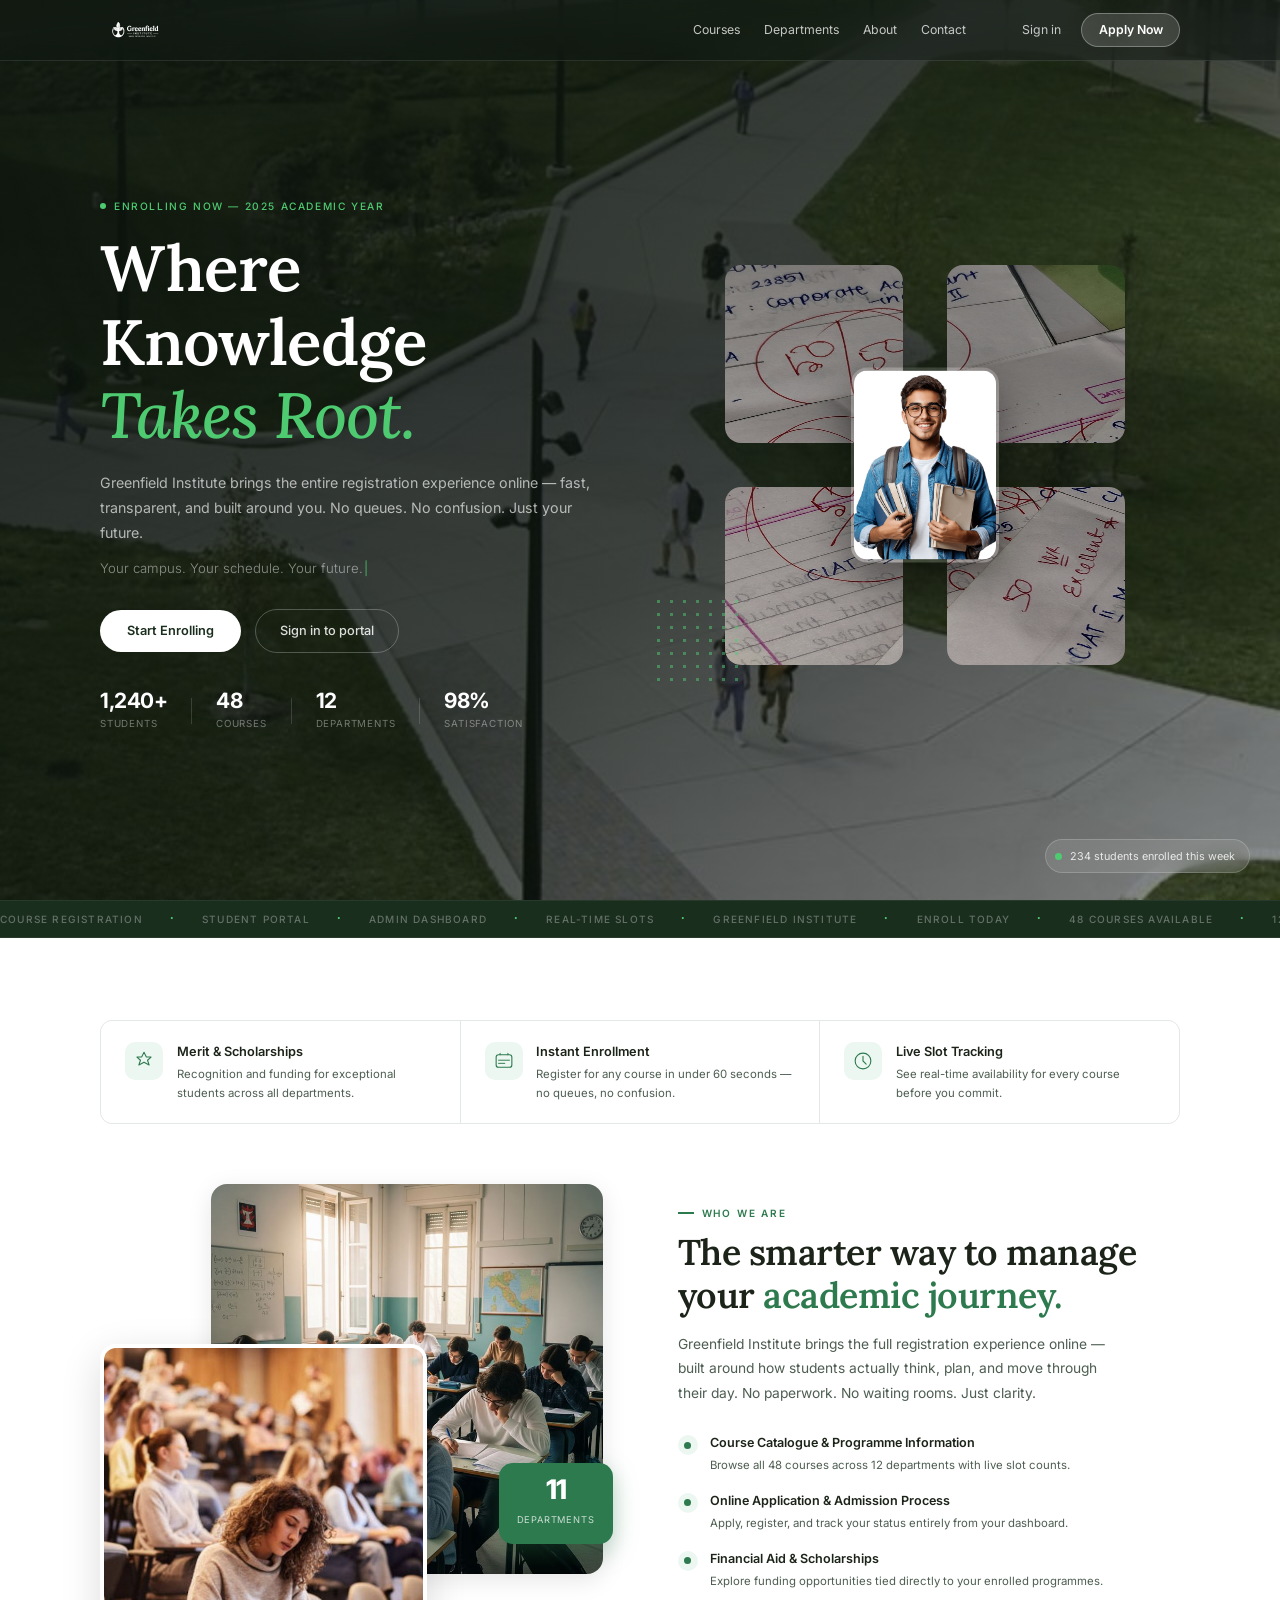
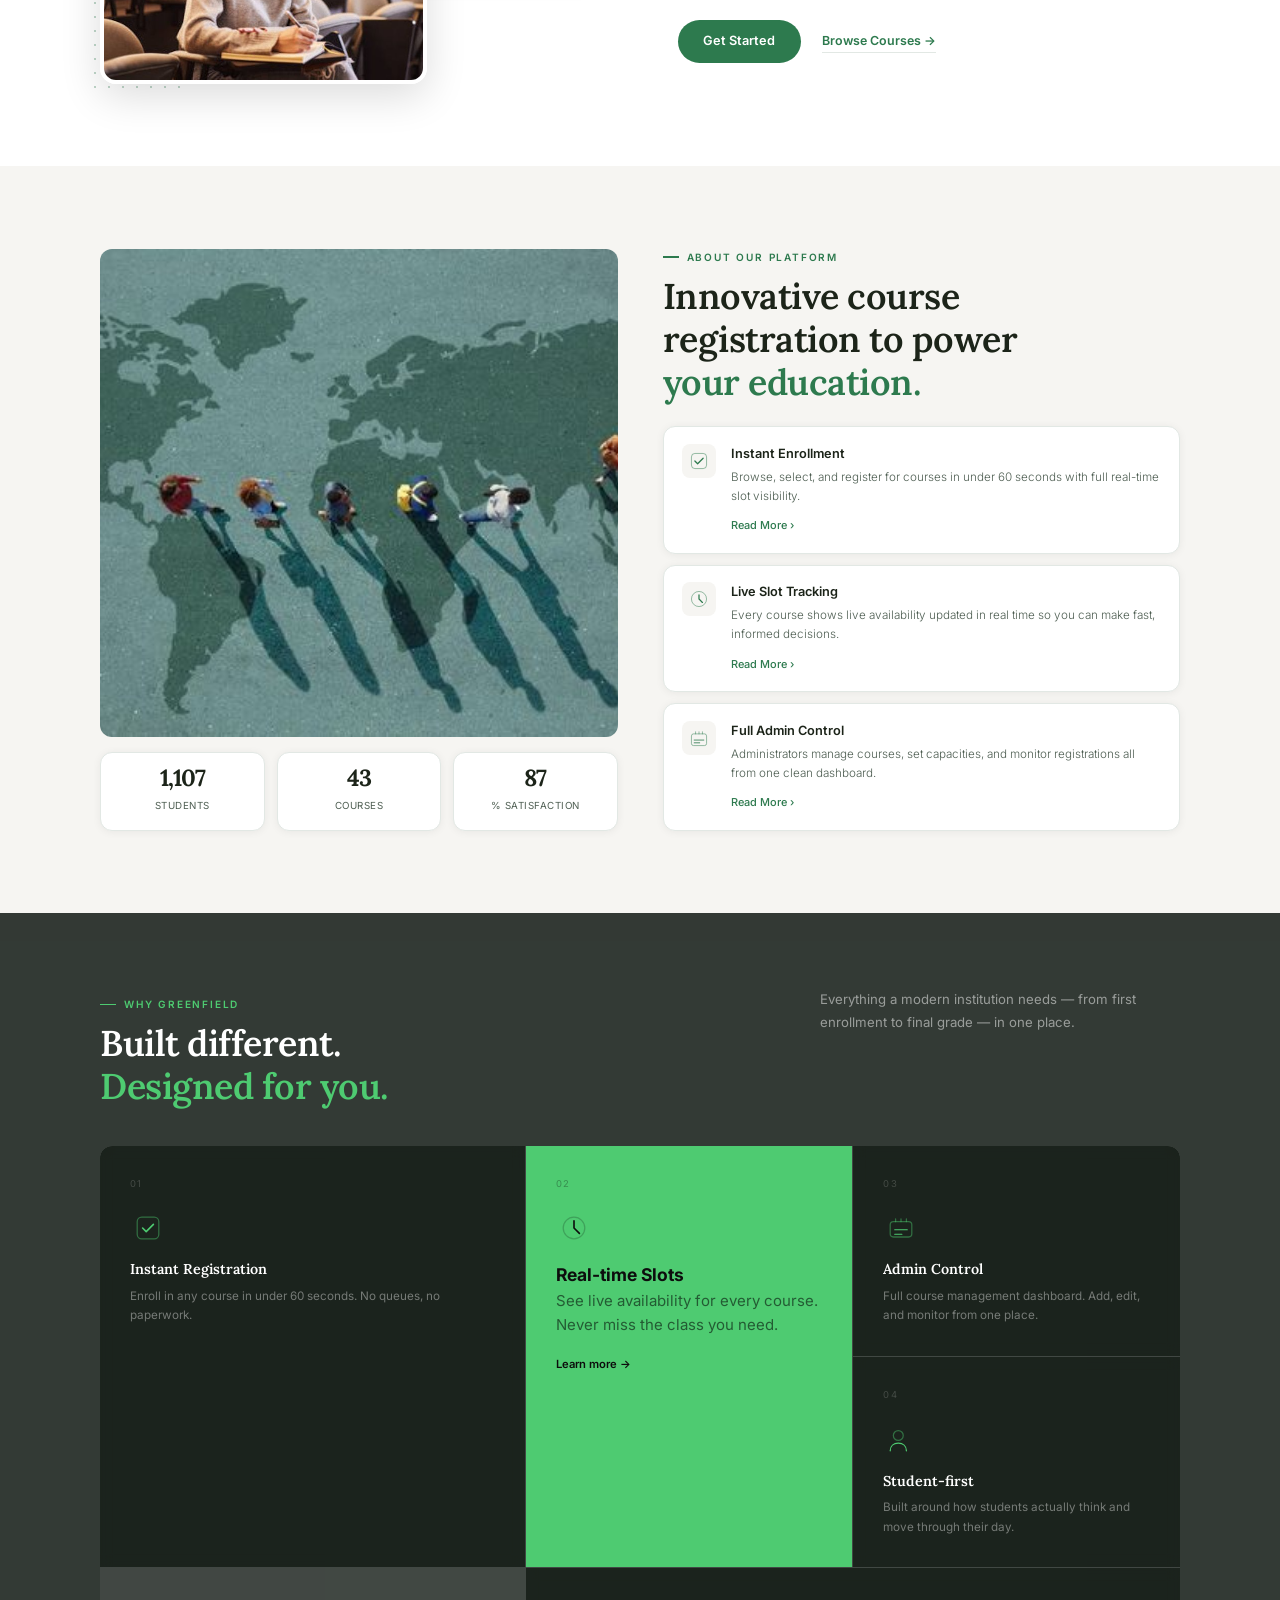
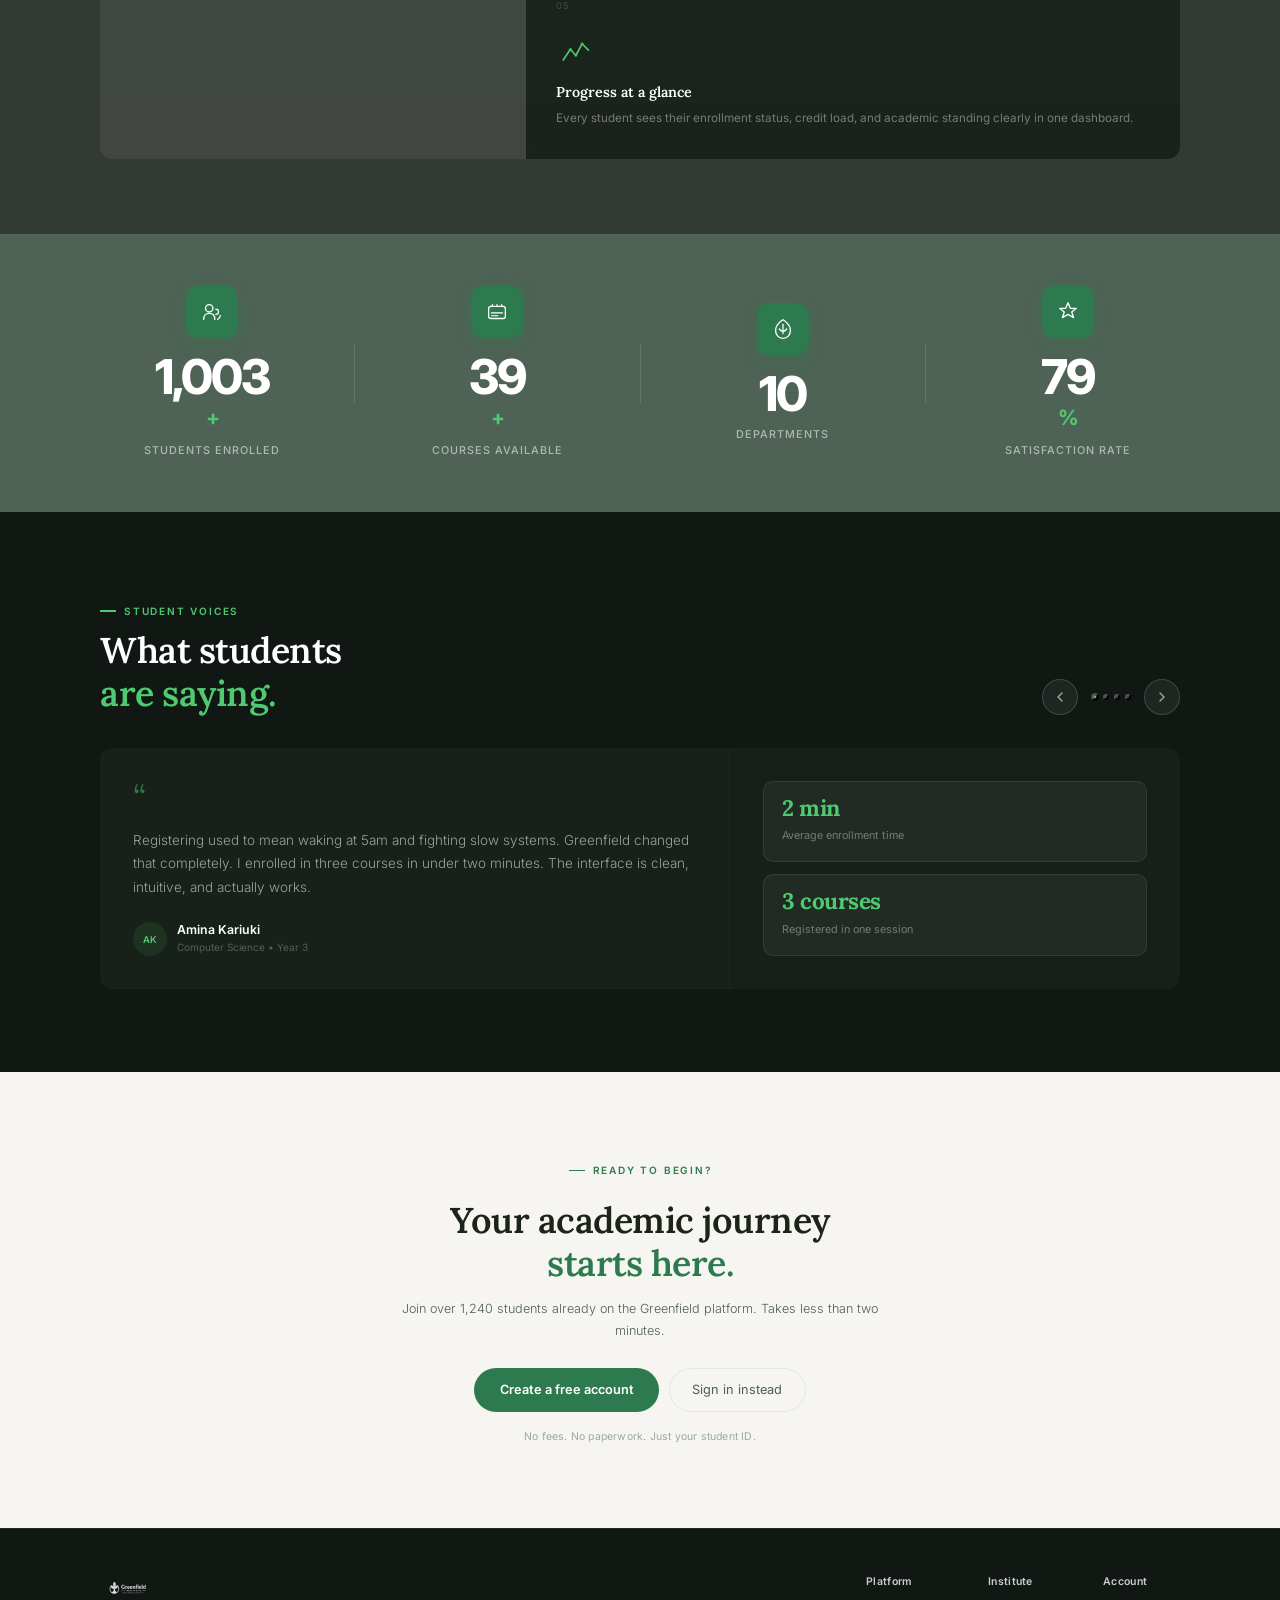
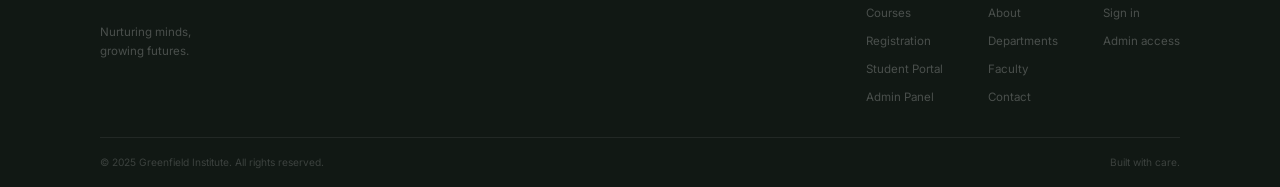
==== commit 4ddd3a53: "changes" ====
--- a/index.html
+++ b/index.html
@@ -14,7 +14,7 @@
   <header id="navbar">
     <div class="nav-inner">
       <a href="index.html" class="logo">
-        <img src="images/logo.png" alt="Greenfield Institute" class="logo-img"/>
+        <img src="images/logo.svg" alt="Greenfield Institute" class="logo-img"/>
       </a>
       <nav class="nav-links">
         <a href="#">Courses</a>
@@ -514,7 +514,7 @@
       <div class="footer-top">
         <div class="footer-brand">
           <a href="index.html" class="logo footer-logo">
-            <img src="images/logo.png" alt="Greenfield Institute" class="logo-img logo-img-footer"/>
+            <img src="images/logo.svg" alt="Greenfield Institute" class="logo-img logo-img-footer"/>
           </a>
           <p>Nurturing minds,<br/>growing futures.</p>
         </div>
--- a/css/landing.css
+++ b/css/landing.css
@@ -75,15 +75,17 @@
   height: 36px;
   width: auto;
   display: block;
+  transition: filter .25s;
+}
+#navbar:not(.solid) .logo-img {
   filter: brightness(0) invert(1);
-  transition: filter .25s;
 }
 #navbar.solid .logo-img { filter: none; }
 
 .logo-img-footer {
   height: 28px;
   filter: brightness(0) invert(1);
-  opacity: 0.55;
+  opacity: 0.85;
 }
 
 .nav-links { display:flex; gap:1.6rem; margin-left:auto; }
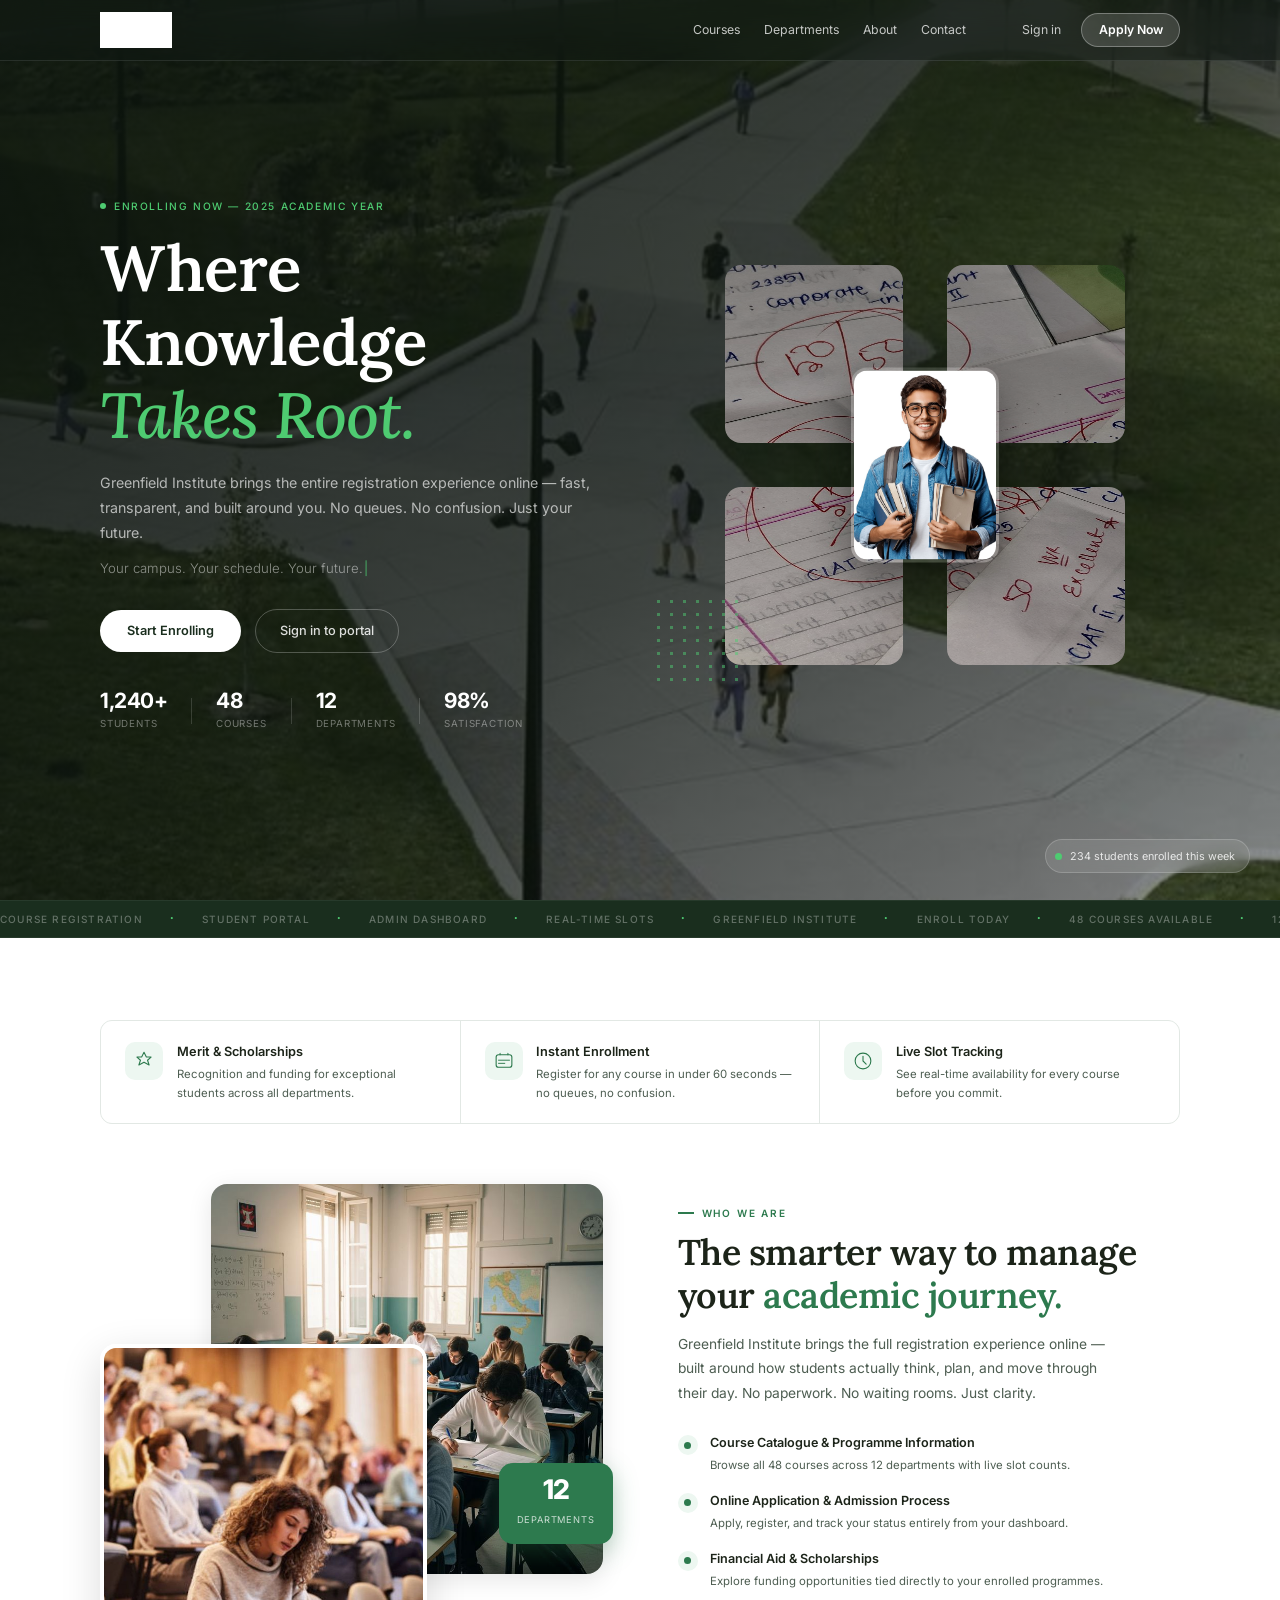
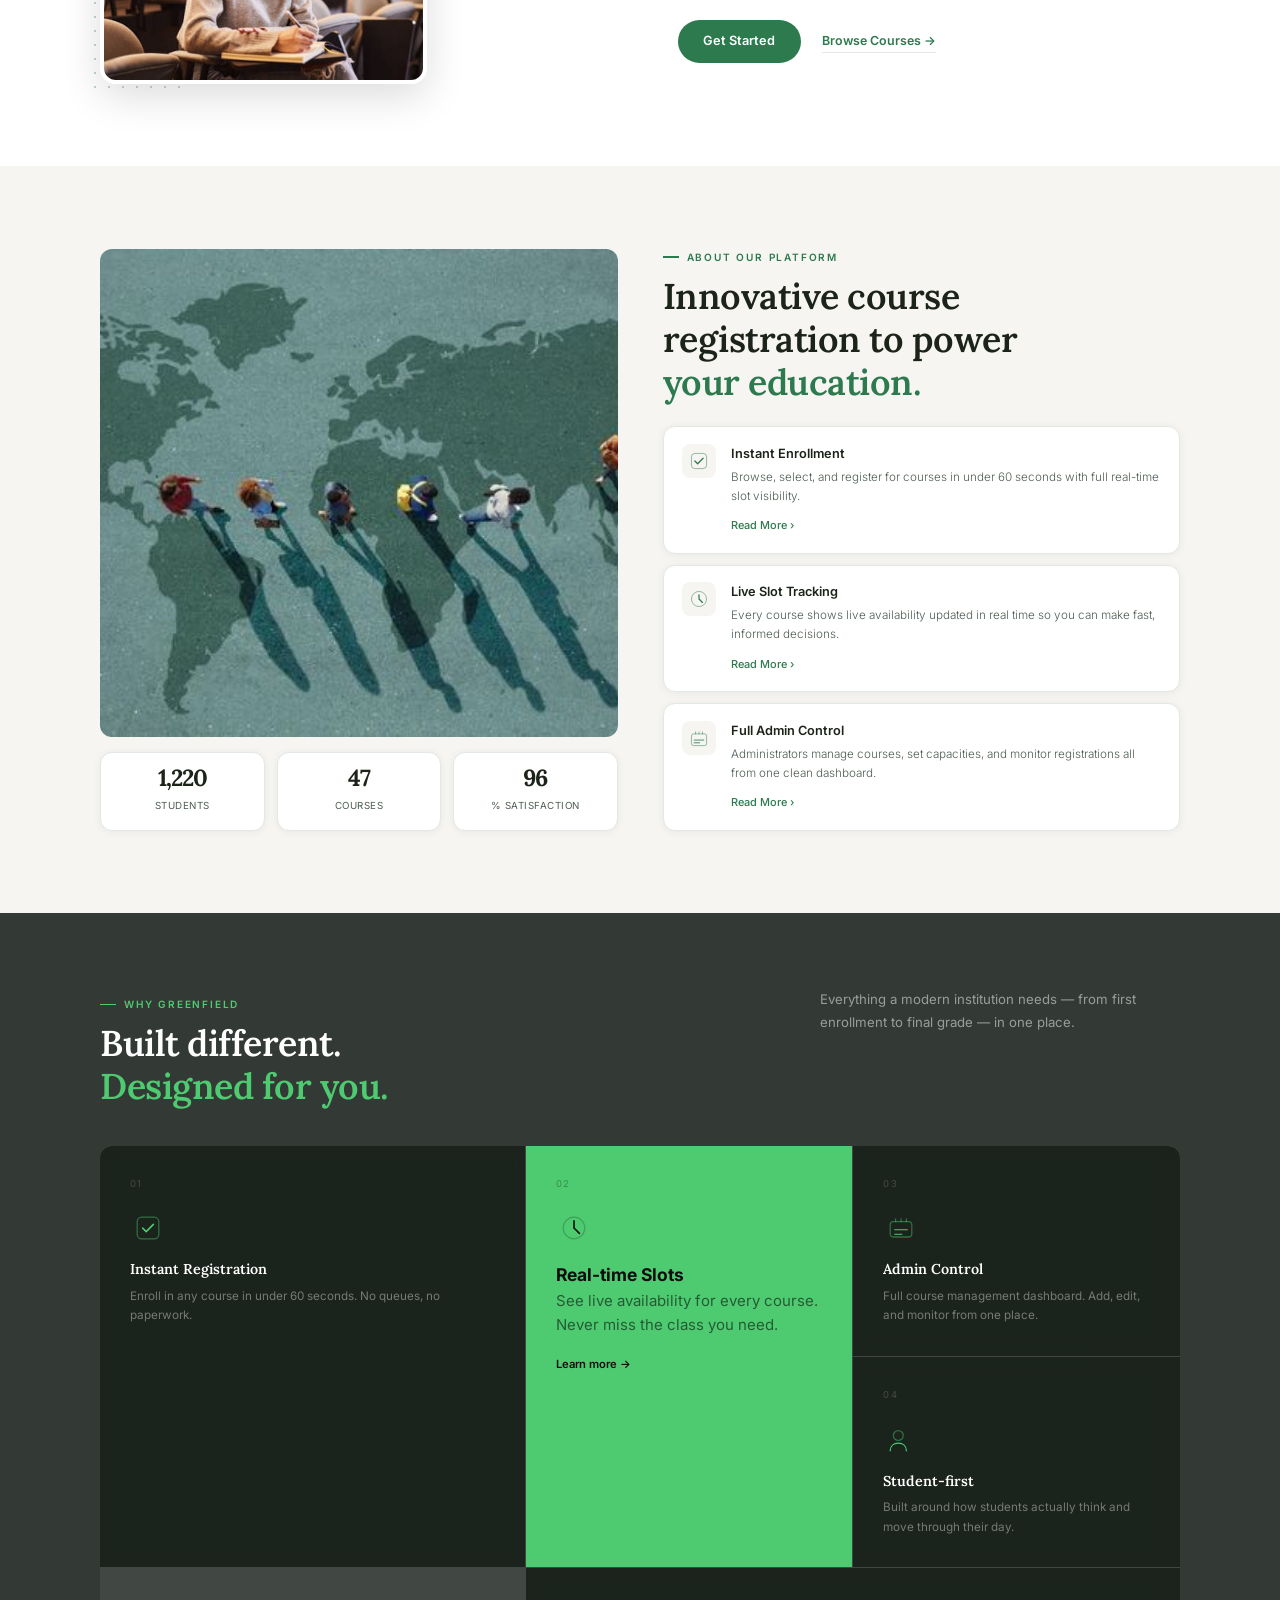
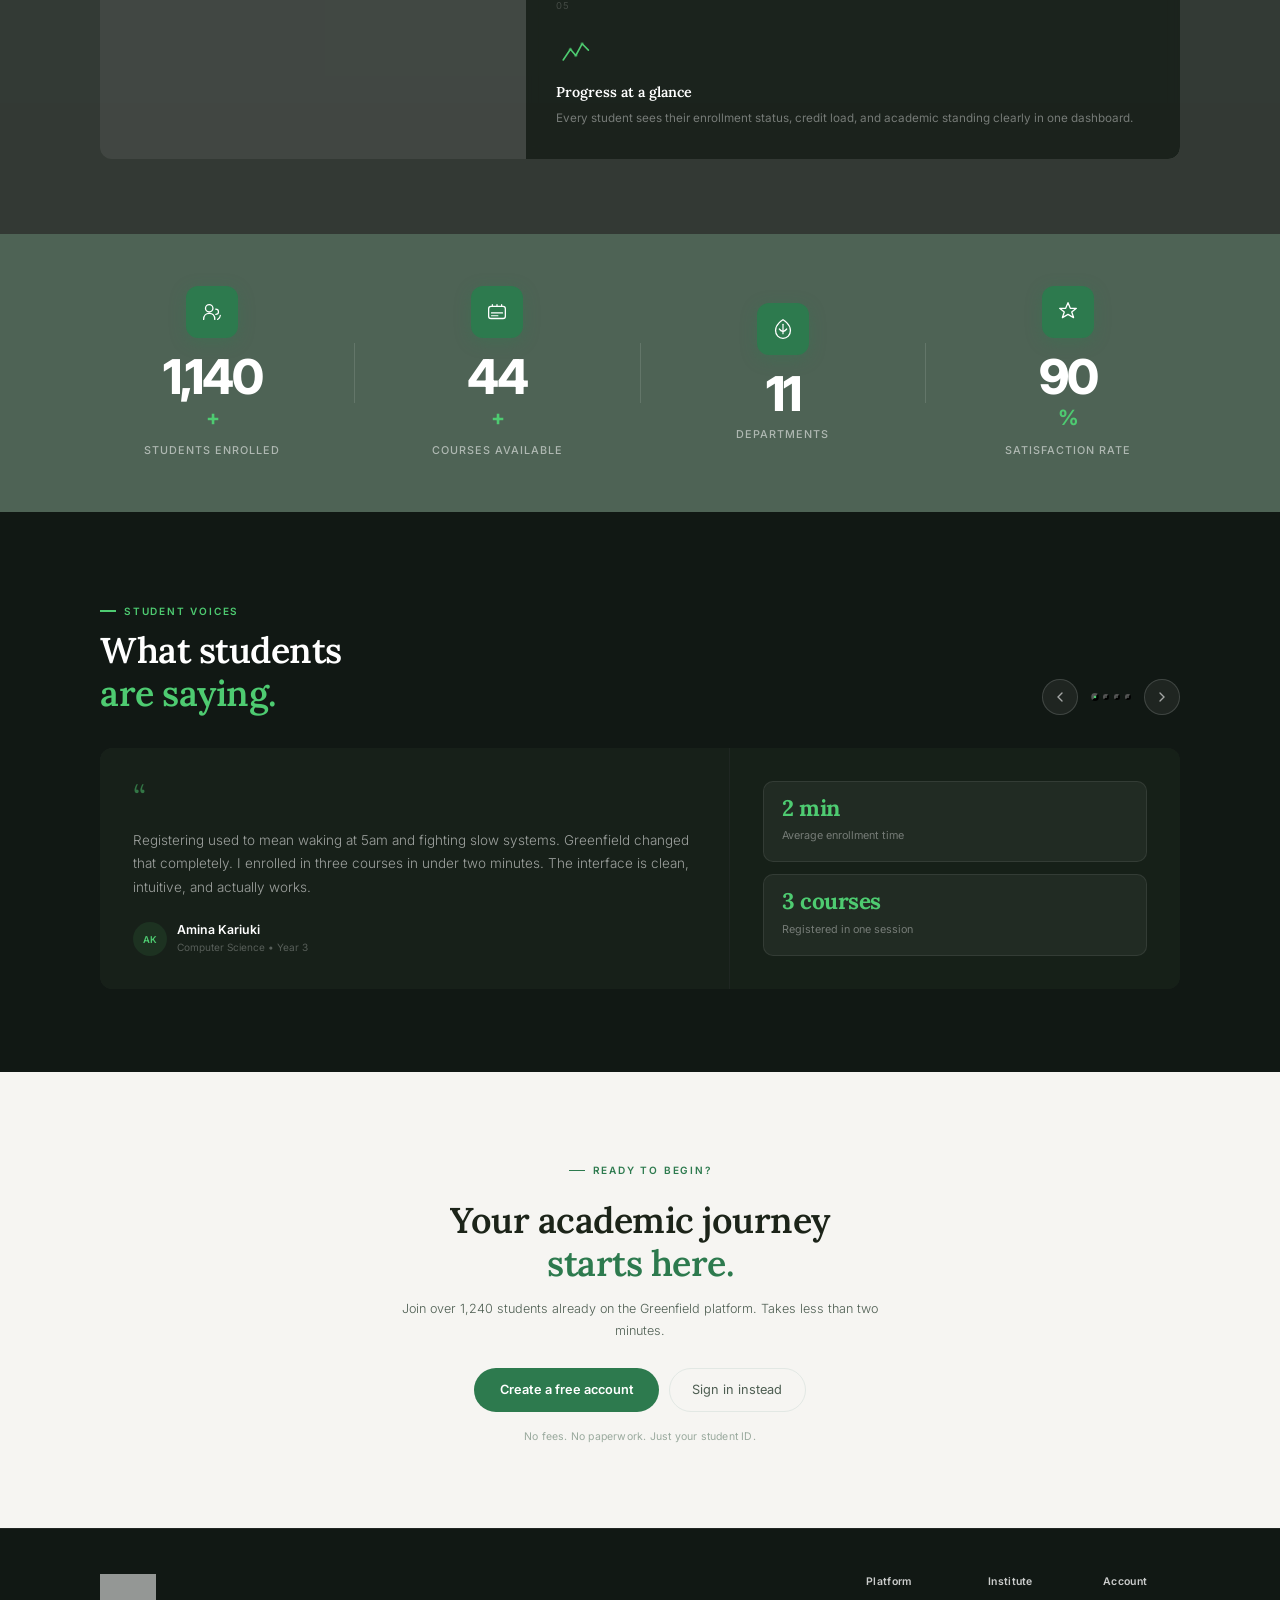
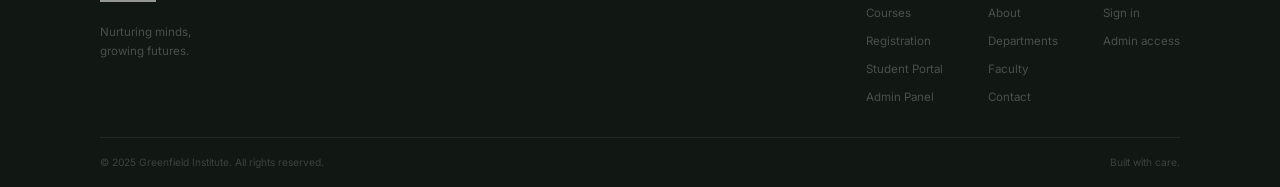
==== commit 48d2d905: "fix: mobile auth, forgot password, responsive improvements" ====
--- a/index.html
+++ b/index.html
@@ -14,7 +14,7 @@
   <header id="navbar">
     <div class="nav-inner">
       <a href="index.html" class="logo">
-        <img src="images/logo.svg" alt="Greenfield Institute" class="logo-img"/>
+        <img src="images/logo.png" alt="Greenfield Institute" class="logo-img"/>
       </a>
       <nav class="nav-links">
         <a href="#">Courses</a>
@@ -514,7 +514,7 @@
       <div class="footer-top">
         <div class="footer-brand">
           <a href="index.html" class="logo footer-logo">
-            <img src="images/logo.svg" alt="Greenfield Institute" class="logo-img logo-img-footer"/>
+            <img src="images/logo.png" alt="Greenfield Institute" class="logo-img logo-img-footer"/>
           </a>
           <p>Nurturing minds,<br/>growing futures.</p>
         </div>
--- a/css/landing.css
+++ b/css/landing.css
@@ -75,17 +75,15 @@
   height: 36px;
   width: auto;
   display: block;
+  filter: brightness(0) invert(1);
   transition: filter .25s;
-}
-#navbar:not(.solid) .logo-img {
-  filter: brightness(0) invert(1);
 }
 #navbar.solid .logo-img { filter: none; }
 
 .logo-img-footer {
   height: 28px;
   filter: brightness(0) invert(1);
-  opacity: 0.85;
+  opacity: 0.55;
 }
 
 .nav-links { display:flex; gap:1.6rem; margin-left:auto; }
